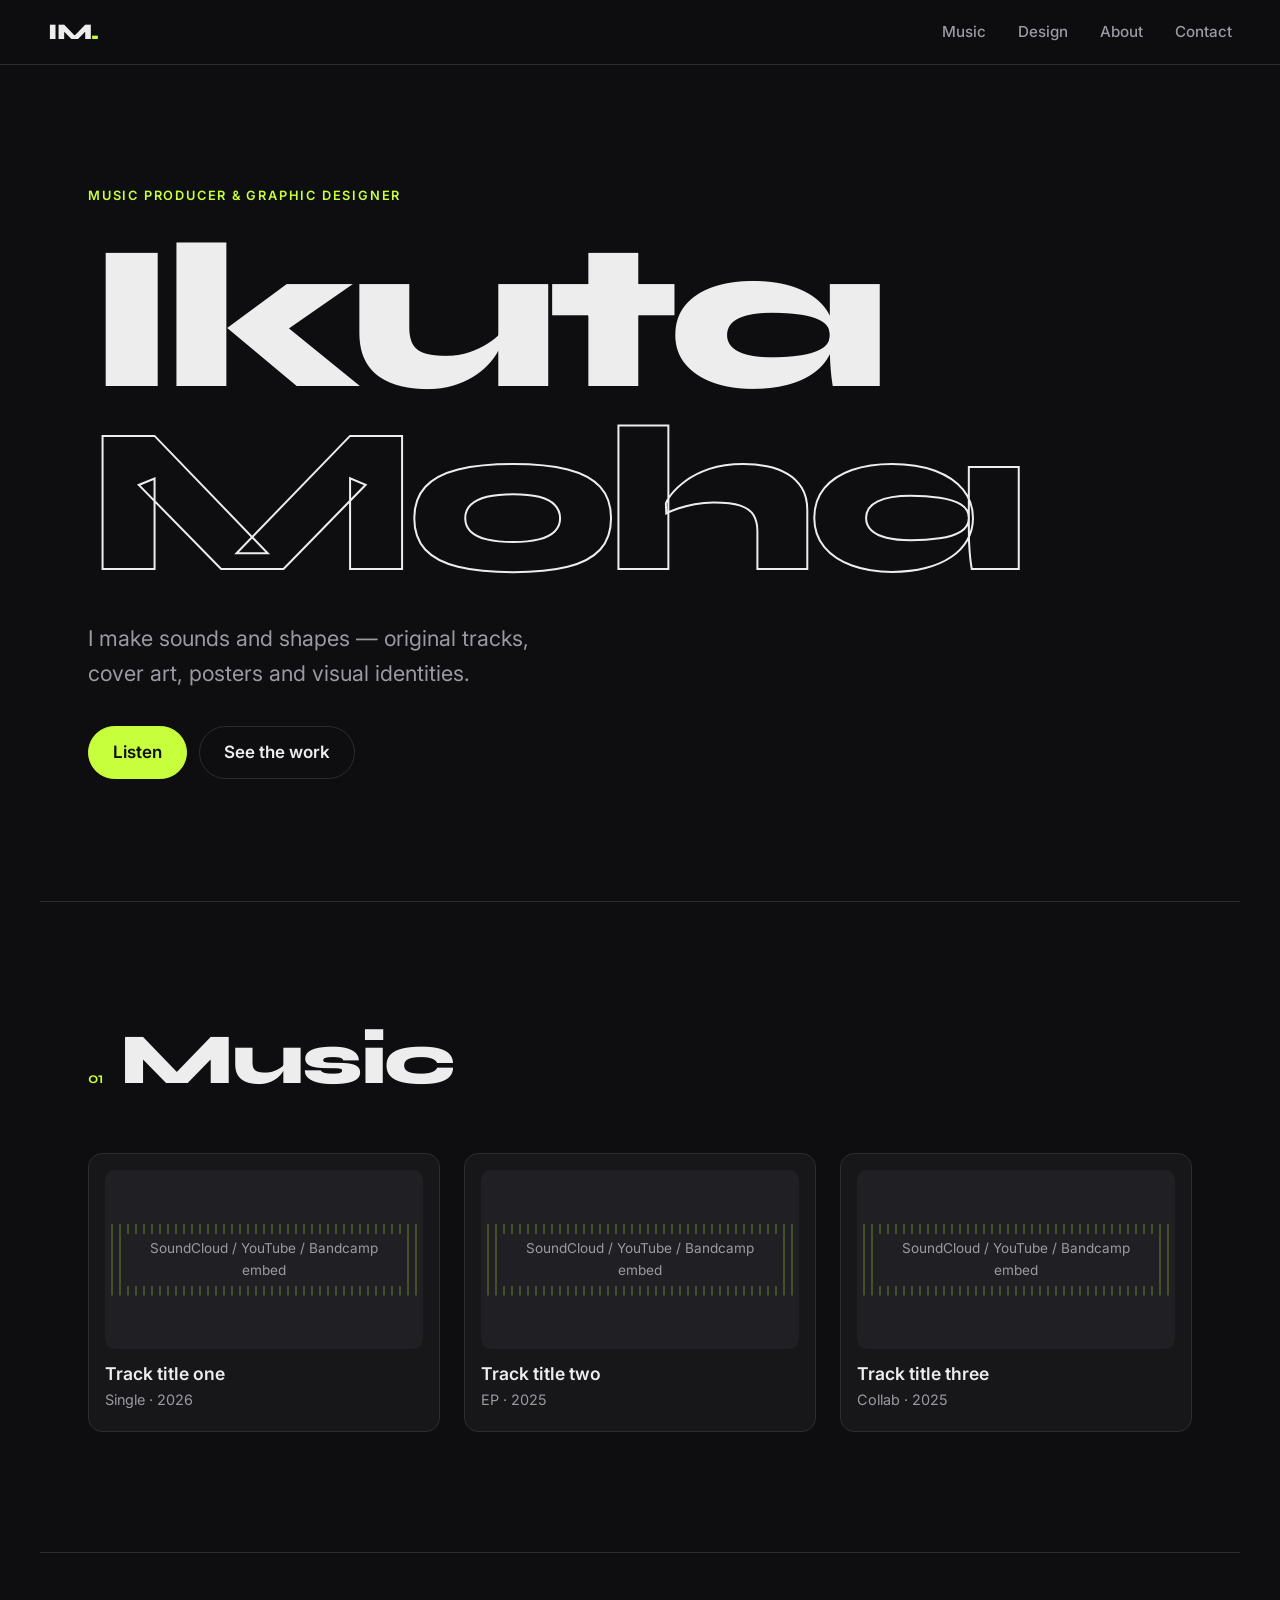
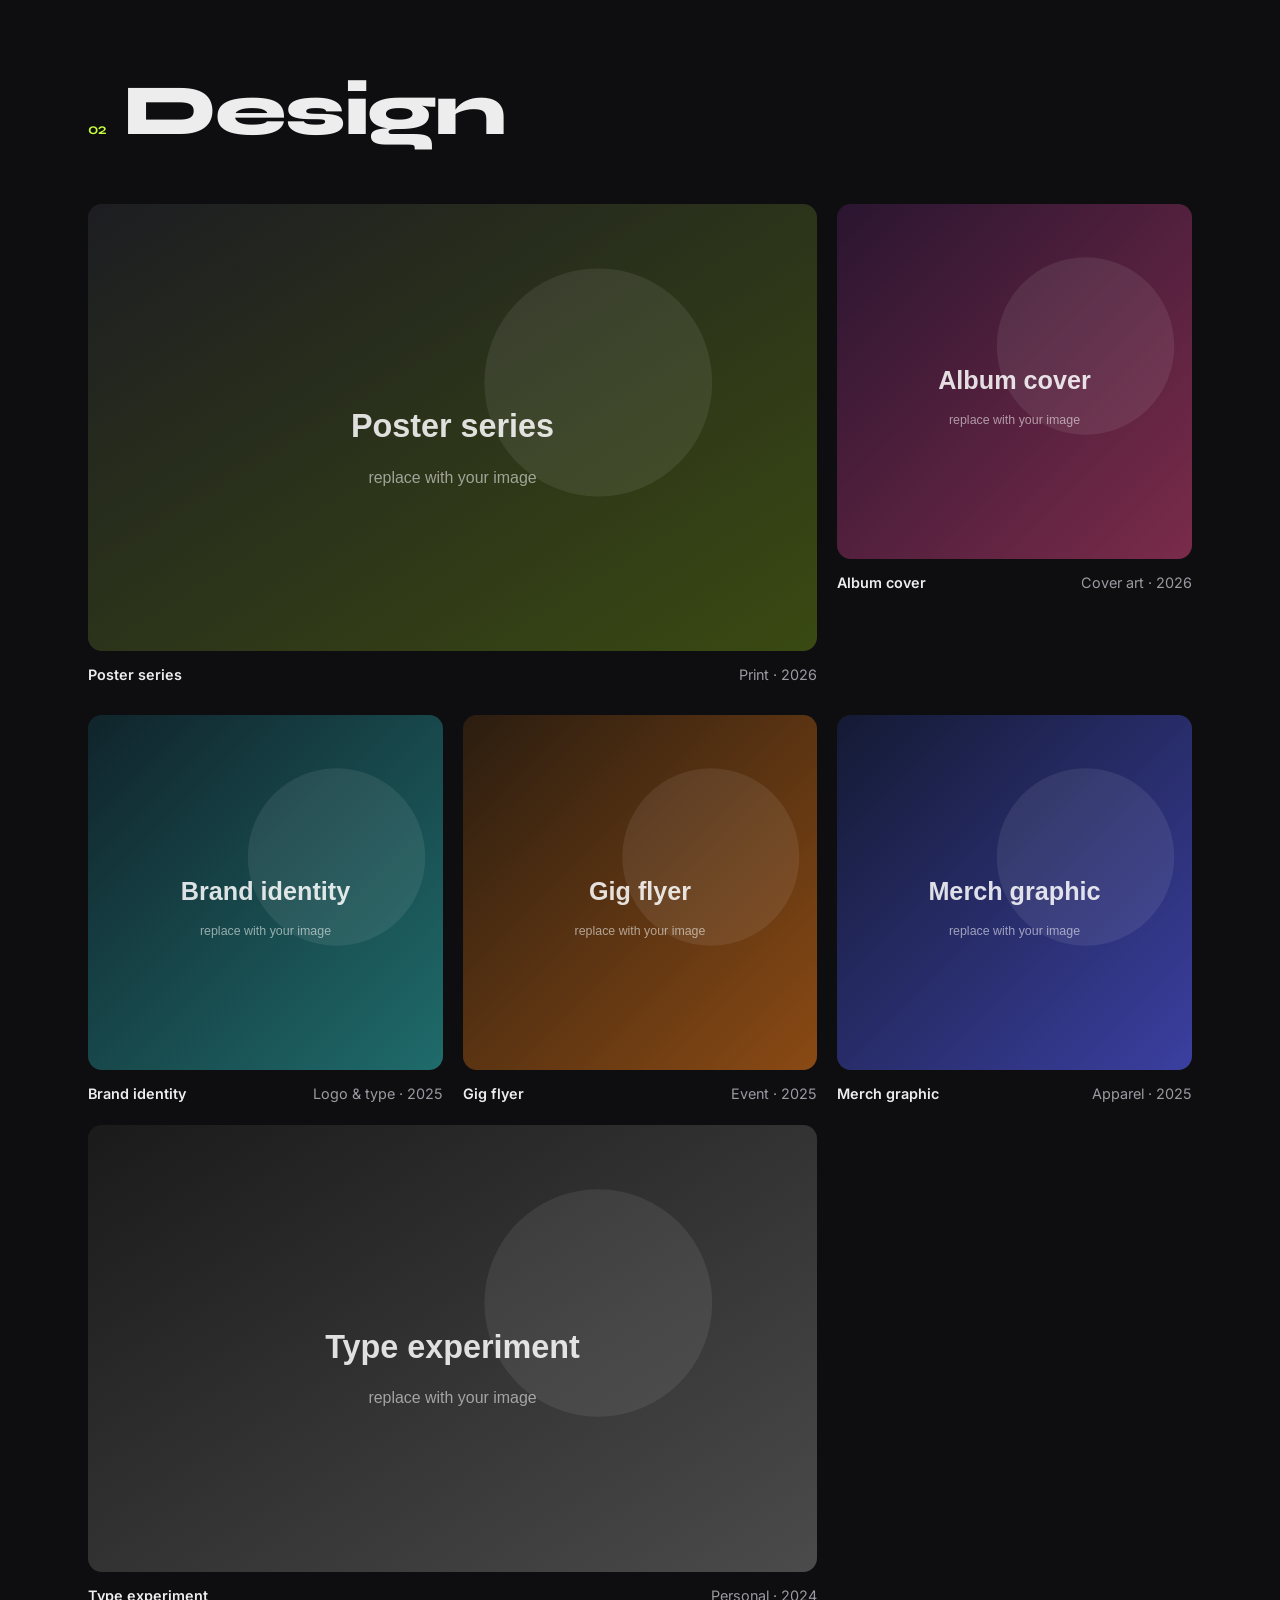
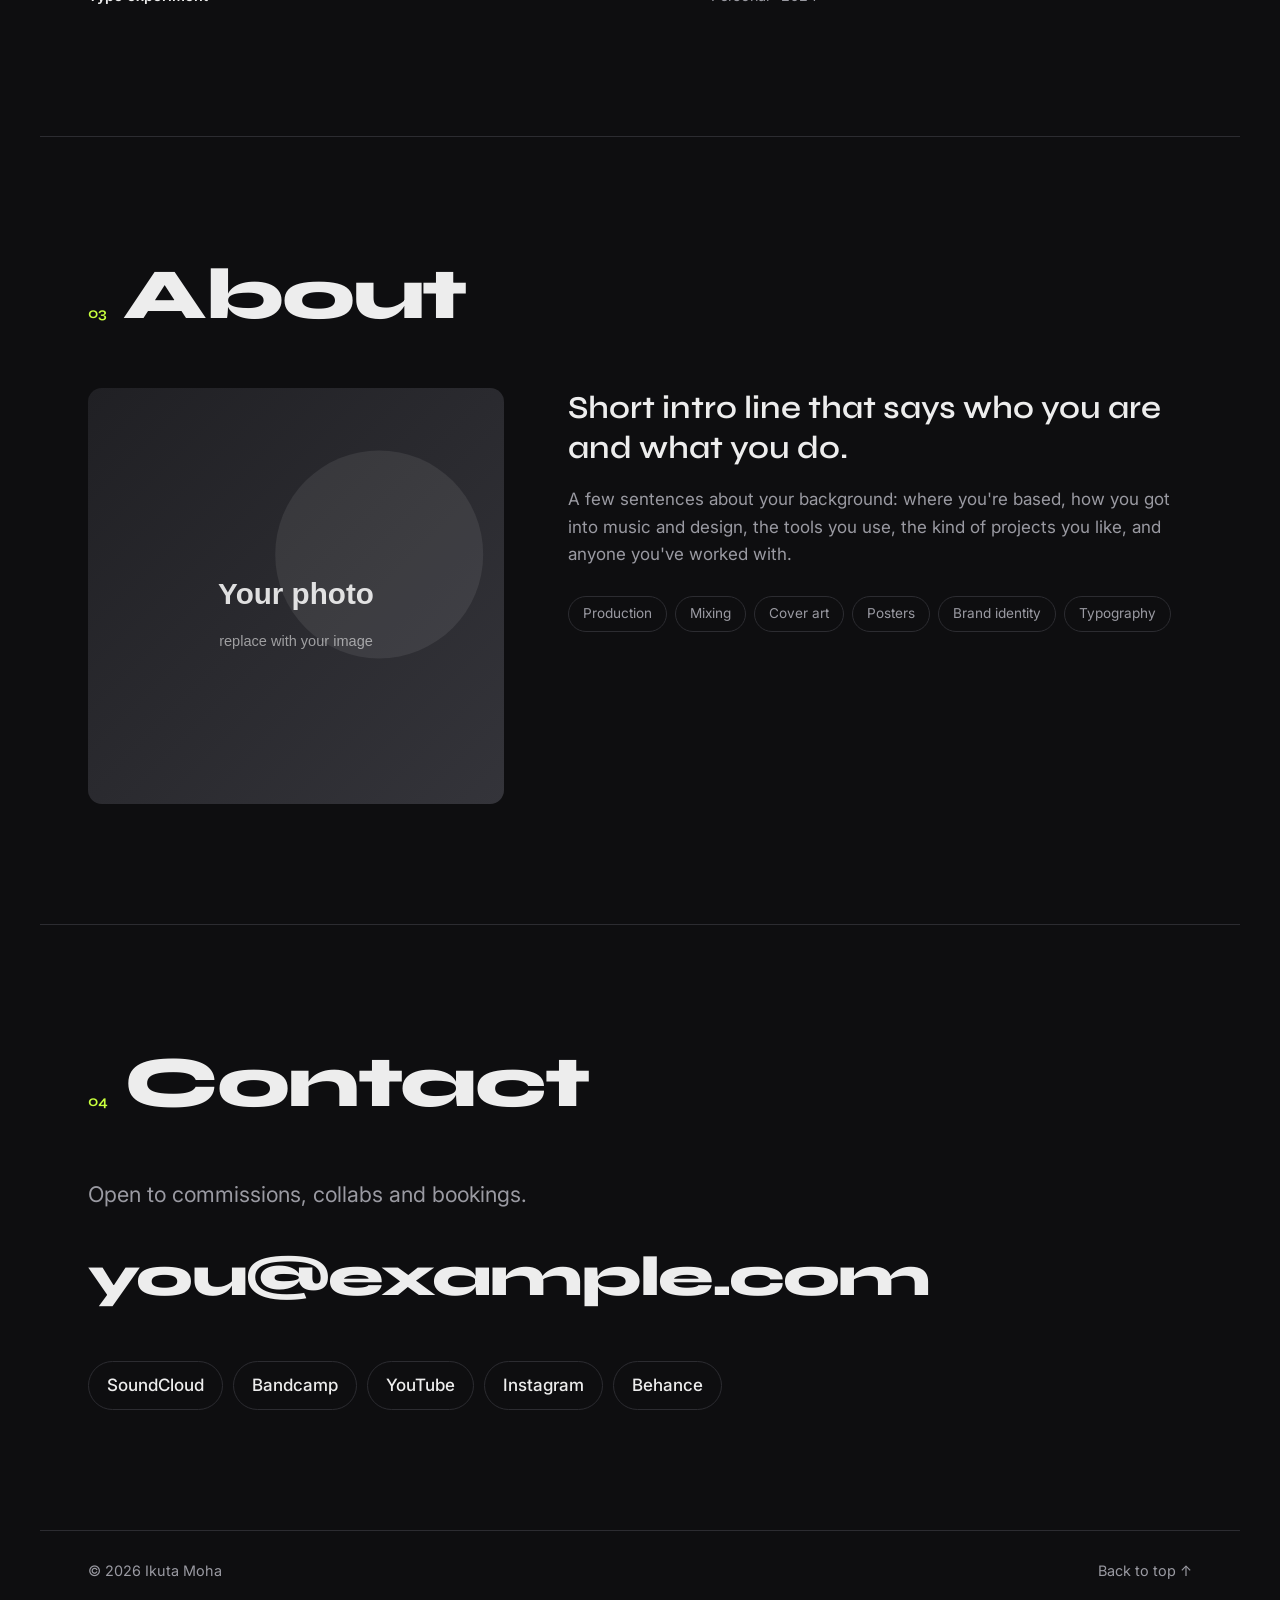
==== index.html @ 5a009fab "Initial portfolio site Plain HTML/CSS for GitHub Pages with placeholder content, CNAME for ikutamoha" ====
<!doctype html>
<html lang="en">
<head>
  <meta charset="utf-8">
  <meta name="viewport" content="width=device-width, initial-scale=1">
  <!-- EDIT: page title + description show up in Google results and link previews -->
  <title>Ikuta Moha — Music &amp; Graphic Design</title>
  <meta name="description" content="Portfolio of Ikuta Moha: original music and graphic design work.">
  <meta name="theme-color" content="#0e0e10">

  <!-- Link previews (Discord, iMessage, X, etc.) -->
  <meta property="og:type" content="website">
  <meta property="og:url" content="https://ikutamoha.me/">
  <meta property="og:title" content="Ikuta Moha — Music & Graphic Design">
  <meta property="og:description" content="Original music and graphic design work.">
  <!-- EDIT (optional): add a 1200x630 JPG/PNG to images/ and uncomment for a preview image
  <meta property="og:image" content="https://ikutamoha.me/images/og-image.jpg">
  <meta name="twitter:card" content="summary_large_image">
  -->

  <link rel="canonical" href="https://ikutamoha.me/">
  <link rel="icon" href="images/favicon.svg" type="image/svg+xml">

  <link rel="preconnect" href="https://fonts.googleapis.com">
  <link rel="preconnect" href="https://fonts.gstatic.com" crossorigin>
  <link href="https://fonts.googleapis.com/css2?family=Syne:wght@600;800&family=Inter:wght@400;500;600&display=swap" rel="stylesheet">

  <link rel="stylesheet" href="css/style.css">
</head>
<body>
  <a class="skip-link" href="#main">Skip to content</a>

  <header class="site-header">
    <a class="logo" href="#top" aria-label="Back to top">IM<span>.</span></a>
    <nav aria-label="Main">
      <ul>
        <li><a href="#music">Music</a></li>
        <li><a href="#design">Design</a></li>
        <li><a href="#about">About</a></li>
        <li><a href="#contact">Contact</a></li>
      </ul>
    </nav>
  </header>

  <main id="main">

    <!-- ============ HERO ============ -->
    <section class="hero" id="top">
      <p class="eyebrow">Music producer &amp; graphic designer</p>
      <h1>Ikuta<br><span class="outline">Moha</span></h1>
      <!-- EDIT: one or two lines about what you make -->
      <p class="lede">I make sounds and shapes — original tracks, cover art, posters and visual identities.</p>
      <div class="hero-actions">
        <a class="btn btn-primary" href="#music">Listen</a>
        <a class="btn" href="#design">See the work</a>
      </div>
    </section>

    <!-- ============ MUSIC ============ -->
    <section class="section" id="music" aria-labelledby="music-title">
      <div class="section-head">
        <span class="section-num">01</span>
        <h2 id="music-title">Music</h2>
      </div>

      <!--
        HOW TO ADD A TRACK
        Copy one <article class="track"> block per track and paste the
        embed <iframe> from the platform's "Share > Embed" button
        in place of the placeholder <div class="embed-placeholder">.

        SoundCloud (Share > Embed > copy code), e.g.:
          <iframe class="embed embed-soundcloud" loading="lazy" allow="autoplay"
            src="https://w.soundcloud.com/player/?url=https%3A//api.soundcloud.com/tracks/TRACK_ID&color=%23c8ff3d&visual=true"
            title="Track title on SoundCloud"></iframe>

        YouTube (Share > Embed), e.g.:
          <iframe class="embed embed-video" loading="lazy"
            src="https://www.youtube-nocookie.com/embed/VIDEO_ID"
            title="Track title on YouTube"
            allow="accelerometer; encrypted-media; gyroscope; picture-in-picture" allowfullscreen></iframe>

        Bandcamp (Share/Embed > choose "Standard" size), e.g.:
          <iframe class="embed embed-bandcamp" loading="lazy"
            src="https://bandcamp.com/EmbeddedPlayer/track=TRACK_ID/size=large/bgcol=0e0e10/linkcol=c8ff3d/tracklist=false/artwork=small/transparent=true/"
            title="Track title on Bandcamp" seamless></iframe>
      -->
      <div class="tracks">
        <article class="track">
          <div class="embed-placeholder" aria-hidden="true"><span>SoundCloud / YouTube / Bandcamp embed</span></div>
          <h3>Track title one</h3>
          <p class="meta">Single · 2026</p>
        </article>

        <article class="track">
          <div class="embed-placeholder" aria-hidden="true"><span>SoundCloud / YouTube / Bandcamp embed</span></div>
          <h3>Track title two</h3>
          <p class="meta">EP · 2025</p>
        </article>

        <article class="track">
          <div class="embed-placeholder" aria-hidden="true"><span>SoundCloud / YouTube / Bandcamp embed</span></div>
          <h3>Track title three</h3>
          <p class="meta">Collab · 2025</p>
        </article>
      </div>
    </section>

    <!-- ============ DESIGN ============ -->
    <section class="section" id="design" aria-labelledby="design-title">
      <div class="section-head">
        <span class="section-num">02</span>
        <h2 id="design-title">Design</h2>
      </div>

      <!--
        HOW TO ADD A DESIGN PIECE
        1. Put the image in the images/ folder (JPG or WebP, ~1600px wide, under ~500 KB).
        2. Copy a <figure> block, update src, alt and the caption.
        Add class "wide" to a <figure> to make it span two columns.
        Clicking an image opens it full-size.
      -->
      <div class="gallery">
        <figure class="wide">
          <button class="zoom" type="button" aria-label="View larger: Poster series">
            <img src="images/design-01.svg" alt="Poster series placeholder" loading="lazy" width="1600" height="1000">
          </button>
          <figcaption><strong>Poster series</strong> Print · 2026</figcaption>
        </figure>
        <figure>
          <button class="zoom" type="button" aria-label="View larger: Album cover">
            <img src="images/design-02.svg" alt="Album cover placeholder" loading="lazy" width="1000" height="1000">
          </button>
          <figcaption><strong>Album cover</strong> Cover art · 2026</figcaption>
        </figure>
        <figure>
          <button class="zoom" type="button" aria-label="View larger: Brand identity">
            <img src="images/design-03.svg" alt="Brand identity placeholder" loading="lazy" width="1000" height="1000">
          </button>
          <figcaption><strong>Brand identity</strong> Logo &amp; type · 2025</figcaption>
        </figure>
        <figure>
          <button class="zoom" type="button" aria-label="View larger: Gig flyer">
            <img src="images/design-04.svg" alt="Gig flyer placeholder" loading="lazy" width="1000" height="1000">
          </button>
          <figcaption><strong>Gig flyer</strong> Event · 2025</figcaption>
        </figure>
        <figure>
          <button class="zoom" type="button" aria-label="View larger: Merch graphic">
            <img src="images/design-05.svg" alt="Merch graphic placeholder" loading="lazy" width="1000" height="1000">
          </button>
          <figcaption><strong>Merch graphic</strong> Apparel · 2025</figcaption>
        </figure>
        <figure class="wide">
          <button class="zoom" type="button" aria-label="View larger: Type experiment">
            <img src="images/design-06.svg" alt="Type experiment placeholder" loading="lazy" width="1600" height="1000">
          </button>
          <figcaption><strong>Type experiment</strong> Personal · 2024</figcaption>
        </figure>
      </div>
    </section>

    <!-- ============ ABOUT ============ -->
    <section class="section" id="about" aria-labelledby="about-title">
      <div class="section-head">
        <span class="section-num">03</span>
        <h2 id="about-title">About</h2>
      </div>
      <div class="about">
        <!-- EDIT: swap images/portrait.svg for a photo of you (square, ~800px) -->
        <img class="portrait" src="images/portrait.svg" alt="Portrait of Ikuta Moha" width="800" height="800" loading="lazy">
        <div class="about-text">
          <!-- EDIT: your bio -->
          <p class="big">Short intro line that says who you are and what you do.</p>
          <p>A few sentences about your background: where you're based, how you got into music and design, the tools you use, the kind of projects you like, and anyone you've worked with.</p>
          <ul class="tags" aria-label="Skills">
            <li>Production</li>
            <li>Mixing</li>
            <li>Cover art</li>
            <li>Posters</li>
            <li>Brand identity</li>
            <li>Typography</li>
          </ul>
        </div>
      </div>
    </section>

    <!-- ============ CONTACT ============ -->
    <section class="section contact" id="contact" aria-labelledby="contact-title">
      <div class="section-head">
        <span class="section-num">04</span>
        <h2 id="contact-title">Contact</h2>
      </div>
      <p class="lede">Open to commissions, collabs and bookings.</p>
      <!-- EDIT: your public contact email (in both places) -->
      <a class="email" href="mailto:you@example.com">you@example.com</a>
      <!-- EDIT: put your real profile URLs in the href="" values; delete any you don't use -->
      <ul class="socials">
        <li><a href="https://soundcloud.com/" rel="me noopener" target="_blank">SoundCloud</a></li>
        <li><a href="https://bandcamp.com/" rel="me noopener" target="_blank">Bandcamp</a></li>
        <li><a href="https://www.youtube.com/" rel="me noopener" target="_blank">YouTube</a></li>
        <li><a href="https://www.instagram.com/" rel="me noopener" target="_blank">Instagram</a></li>
        <li><a href="https://www.behance.net/" rel="me noopener" target="_blank">Behance</a></li>
      </ul>
    </section>
  </main>

  <footer class="site-footer">
    <p>© <span id="year">2026</span> Ikuta Moha</p>
    <a href="#top">Back to top ↑</a>
  </footer>

  <!-- Full-size image viewer -->
  <dialog class="lightbox" aria-label="Image viewer">
    <button class="lightbox-close" type="button" aria-label="Close">×</button>
    <img src="" alt="">
    <p class="lightbox-caption"></p>
  </dialog>

  <script src="js/main.js" defer></script>
</body>
</html>
---- css/style.css ----
/* ==========================================================
   Ikuta Moha — portfolio
   Change the look by editing the variables in :root below.
   ========================================================== */

:root {
  --bg: #0e0e10;
  --surface: #17171a;
  --surface-2: #202024;
  --text: #ededed;
  --muted: #9a9aa2;
  --line: #2c2c31;
  --accent: #c8ff3d;          /* main highlight colour */
  --accent-ink: #0e0e10;      /* text on top of the accent */

  --font-display: "Syne", system-ui, sans-serif;
  --font-body: "Inter", system-ui, -apple-system, "Segoe UI", sans-serif;

  --max: 1200px;
  --gutter: clamp(16px, 4vw, 48px);
  --radius: 14px;
}

*,
*::before,
*::after { box-sizing: border-box; }

html { scroll-behavior: smooth; scroll-padding-top: 80px; }

body {
  margin: 0;
  background: var(--bg);
  color: var(--text);
  font-family: var(--font-body);
  font-size: 1.0625rem;
  line-height: 1.6;
  -webkit-font-smoothing: antialiased;
}

img { max-width: 100%; height: auto; display: block; }
a { color: inherit; }
h1, h2, h3 { font-family: var(--font-display); line-height: 1.05; margin: 0; }

:focus-visible { outline: 2px solid var(--accent); outline-offset: 3px; border-radius: 4px; }

.skip-link {
  position: absolute; left: 12px; top: -60px; z-index: 100;
  background: var(--accent); color: var(--accent-ink);
  padding: 8px 14px; border-radius: 8px; font-weight: 600; text-decoration: none;
}
.skip-link:focus { top: 12px; }

/* ---------- Header ---------- */
.site-header {
  position: sticky; top: 0; z-index: 50;
  display: flex; align-items: center; justify-content: space-between; gap: 16px;
  padding: 14px var(--gutter);
  background: color-mix(in srgb, var(--bg) 82%, transparent);
  backdrop-filter: blur(12px);
  -webkit-backdrop-filter: blur(12px);
  border-bottom: 1px solid var(--line);
}
.logo {
  font-family: var(--font-display); font-weight: 800; font-size: 1.4rem;
  text-decoration: none; letter-spacing: -0.02em;
}
.logo span { color: var(--accent); }
.site-header ul { display: flex; gap: clamp(12px, 3vw, 32px); list-style: none; margin: 0; padding: 0; }
.site-header nav a {
  text-decoration: none; color: var(--muted); font-size: 0.95rem; font-weight: 500;
  transition: color .2s;
}
.site-header nav a:hover { color: var(--text); }

/* ---------- Layout ---------- */
main > section {
  max-width: var(--max);
  margin: 0 auto;
  padding-inline: var(--gutter);
}
.section { padding-block: clamp(64px, 10vw, 120px); border-top: 1px solid var(--line); }

.section-head { display: flex; align-items: baseline; gap: 16px; margin-bottom: clamp(32px, 5vw, 56px); }
.section-num { font-family: var(--font-display); color: var(--accent); font-size: 0.95rem; font-weight: 600; }
.section-head h2 { font-size: clamp(2.4rem, 7vw, 4.5rem); font-weight: 800; letter-spacing: -0.03em; }

/* ---------- Hero ---------- */
.hero {
  min-height: calc(100svh - 64px);
  display: flex; flex-direction: column; justify-content: center;
  padding-block: 64px;
}
.eyebrow {
  margin: 0 0 20px; color: var(--accent);
  text-transform: uppercase; letter-spacing: 0.14em; font-size: 0.8rem; font-weight: 600;
}
.hero h1 {
  font-size: clamp(4rem, 18vw, 13rem);
  font-weight: 800; letter-spacing: -0.05em; line-height: 0.88;
}
.outline { color: transparent; -webkit-text-stroke: 2px var(--text); }
.lede { color: var(--muted); font-size: clamp(1.1rem, 2.2vw, 1.35rem); max-width: 38ch; margin: 28px 0 0; }
.hero-actions { display: flex; flex-wrap: wrap; gap: 12px; margin-top: 36px; }

.btn {
  display: inline-block; padding: 12px 24px; border-radius: 999px;
  border: 1px solid var(--line); text-decoration: none; font-weight: 600;
  transition: background .2s, border-color .2s, transform .2s;
}
.btn:hover { border-color: var(--text); transform: translateY(-2px); }
.btn-primary { background: var(--accent); color: var(--accent-ink); border-color: var(--accent); }
.btn-primary:hover { border-color: var(--accent); }

/* ---------- Music ---------- */
.tracks { display: grid; grid-template-columns: repeat(auto-fill, minmax(min(100%, 340px), 1fr)); gap: 24px; }
.track {
  background: var(--surface); border: 1px solid var(--line); border-radius: var(--radius);
  padding: 16px 16px 20px;
}
.track h3 { font-family: var(--font-body); font-size: 1.1rem; font-weight: 600; margin-top: 16px; }
.track .meta { margin: 4px 0 0; color: var(--muted); font-size: 0.9rem; }

.embed, .embed-placeholder { width: 100%; border: 0; border-radius: 10px; display: block; }
.embed-soundcloud { height: 300px; }
.embed-bandcamp { height: 120px; }
.embed-video { aspect-ratio: 16 / 9; height: auto; }
.embed-placeholder {
  aspect-ratio: 16 / 9;
  display: grid; place-items: center; text-align: center; padding: 16px;
  background:
    repeating-linear-gradient(90deg, transparent 0 6px, color-mix(in srgb, var(--accent) 22%, transparent) 6px 8px) center / 100% 40% no-repeat,
    var(--surface-2);
  color: var(--muted); font-size: 0.85rem;
}
.embed-placeholder span { background: var(--surface-2); padding: 4px 10px; border-radius: 6px; }

/* ---------- Design gallery ---------- */
.gallery { display: grid; grid-template-columns: repeat(3, 1fr); gap: 20px; }
.gallery figure { margin: 0; }
.gallery .wide { grid-column: span 2; }
.zoom {
  display: block; width: 100%; padding: 0; border: 0; cursor: zoom-in;
  background: var(--surface); border-radius: var(--radius); overflow: hidden;
}
.zoom img {
  width: 100%; aspect-ratio: 1 / 1; object-fit: cover;
  transition: transform .5s cubic-bezier(.2,.7,.2,1);
}
.wide .zoom img { aspect-ratio: auto; height: 100%; }
.wide .zoom { height: calc(100% - 44px); }
.zoom:hover img { transform: scale(1.04); }
.gallery figcaption { display: flex; justify-content: space-between; gap: 12px; margin-top: 12px; color: var(--muted); font-size: 0.9rem; }
.gallery figcaption strong { color: var(--text); font-weight: 600; }

/* ---------- About ---------- */
.about { display: grid; grid-template-columns: minmax(0, 2fr) minmax(0, 3fr); gap: clamp(28px, 5vw, 64px); align-items: start; }
.portrait { border-radius: var(--radius); width: 100%; aspect-ratio: 1; object-fit: cover; }
.about-text p { margin: 0 0 18px; color: var(--muted); }
.about-text .big { color: var(--text); font-size: clamp(1.4rem, 3vw, 2rem); line-height: 1.25; font-family: var(--font-display); font-weight: 600; }
.tags { display: flex; flex-wrap: wrap; gap: 8px; list-style: none; padding: 0; margin: 28px 0 0; }
.tags li { border: 1px solid var(--line); border-radius: 999px; padding: 6px 14px; font-size: 0.85rem; color: var(--muted); }

/* ---------- Contact ---------- */
.contact .lede { margin-top: 0; }
.email {
  display: inline-block; margin-top: 20px;
  font-family: var(--font-display); font-weight: 800;
  font-size: clamp(1.4rem, 5vw, 3.5rem); letter-spacing: -0.03em;
  text-decoration: none; overflow-wrap: anywhere;
  background: linear-gradient(var(--accent), var(--accent)) left bottom / 0 3px no-repeat;
  transition: background-size .35s;
}
.email:hover { background-size: 100% 3px; }
.socials { display: flex; flex-wrap: wrap; gap: 10px; list-style: none; padding: 0; margin: 40px 0 0; }
.socials a {
  display: inline-block; padding: 10px 18px; border: 1px solid var(--line); border-radius: 999px;
  text-decoration: none; font-weight: 500; transition: background .2s, color .2s, border-color .2s;
}
.socials a:hover { background: var(--accent); color: var(--accent-ink); border-color: var(--accent); }

/* ---------- Footer ---------- */
.site-footer {
  display: flex; justify-content: space-between; gap: 16px; flex-wrap: wrap;
  max-width: var(--max); margin: 0 auto; padding: 28px var(--gutter) 40px;
  border-top: 1px solid var(--line); color: var(--muted); font-size: 0.9rem;
}
.site-footer p { margin: 0; }
.site-footer a { text-decoration: none; }
.site-footer a:hover { color: var(--accent); }

/* ---------- Lightbox ---------- */
.lightbox {
  border: 0; padding: 0; background: transparent; color: var(--text);
  max-width: min(94vw, 1600px); max-height: 94vh;
}
.lightbox::backdrop { background: rgba(0, 0, 0, .88); }
.lightbox img { max-height: 84vh; width: auto; margin: 0 auto; border-radius: 8px; }
.lightbox-caption { text-align: center; color: var(--muted); margin: 12px 0 0; }
.lightbox-close {
  position: fixed; top: 16px; right: 16px;
  width: 44px; height: 44px; border-radius: 50%; border: 1px solid var(--line);
  background: var(--surface); color: var(--text); font-size: 1.6rem; line-height: 1; cursor: pointer;
}

/* ---------- Small screens ---------- */
@media (max-width: 860px) {
  .gallery { grid-template-columns: repeat(2, 1fr); }
  .about { grid-template-columns: 1fr; }
  .portrait { max-width: 360px; }
}
@media (max-width: 560px) {
  .site-header { flex-direction: column; align-items: flex-start; gap: 8px; }
  .site-header ul { gap: 18px; }
  .gallery { grid-template-columns: 1fr; }
  .gallery .wide { grid-column: auto; }
  .wide .zoom { height: auto; }
  .wide .zoom img { aspect-ratio: 16 / 10; }
  .outline { -webkit-text-stroke-width: 1.5px; }
}

@media (prefers-reduced-motion: reduce) {
  html { scroll-behavior: auto; }
  *, *::before, *::after { transition: none !important; }
}
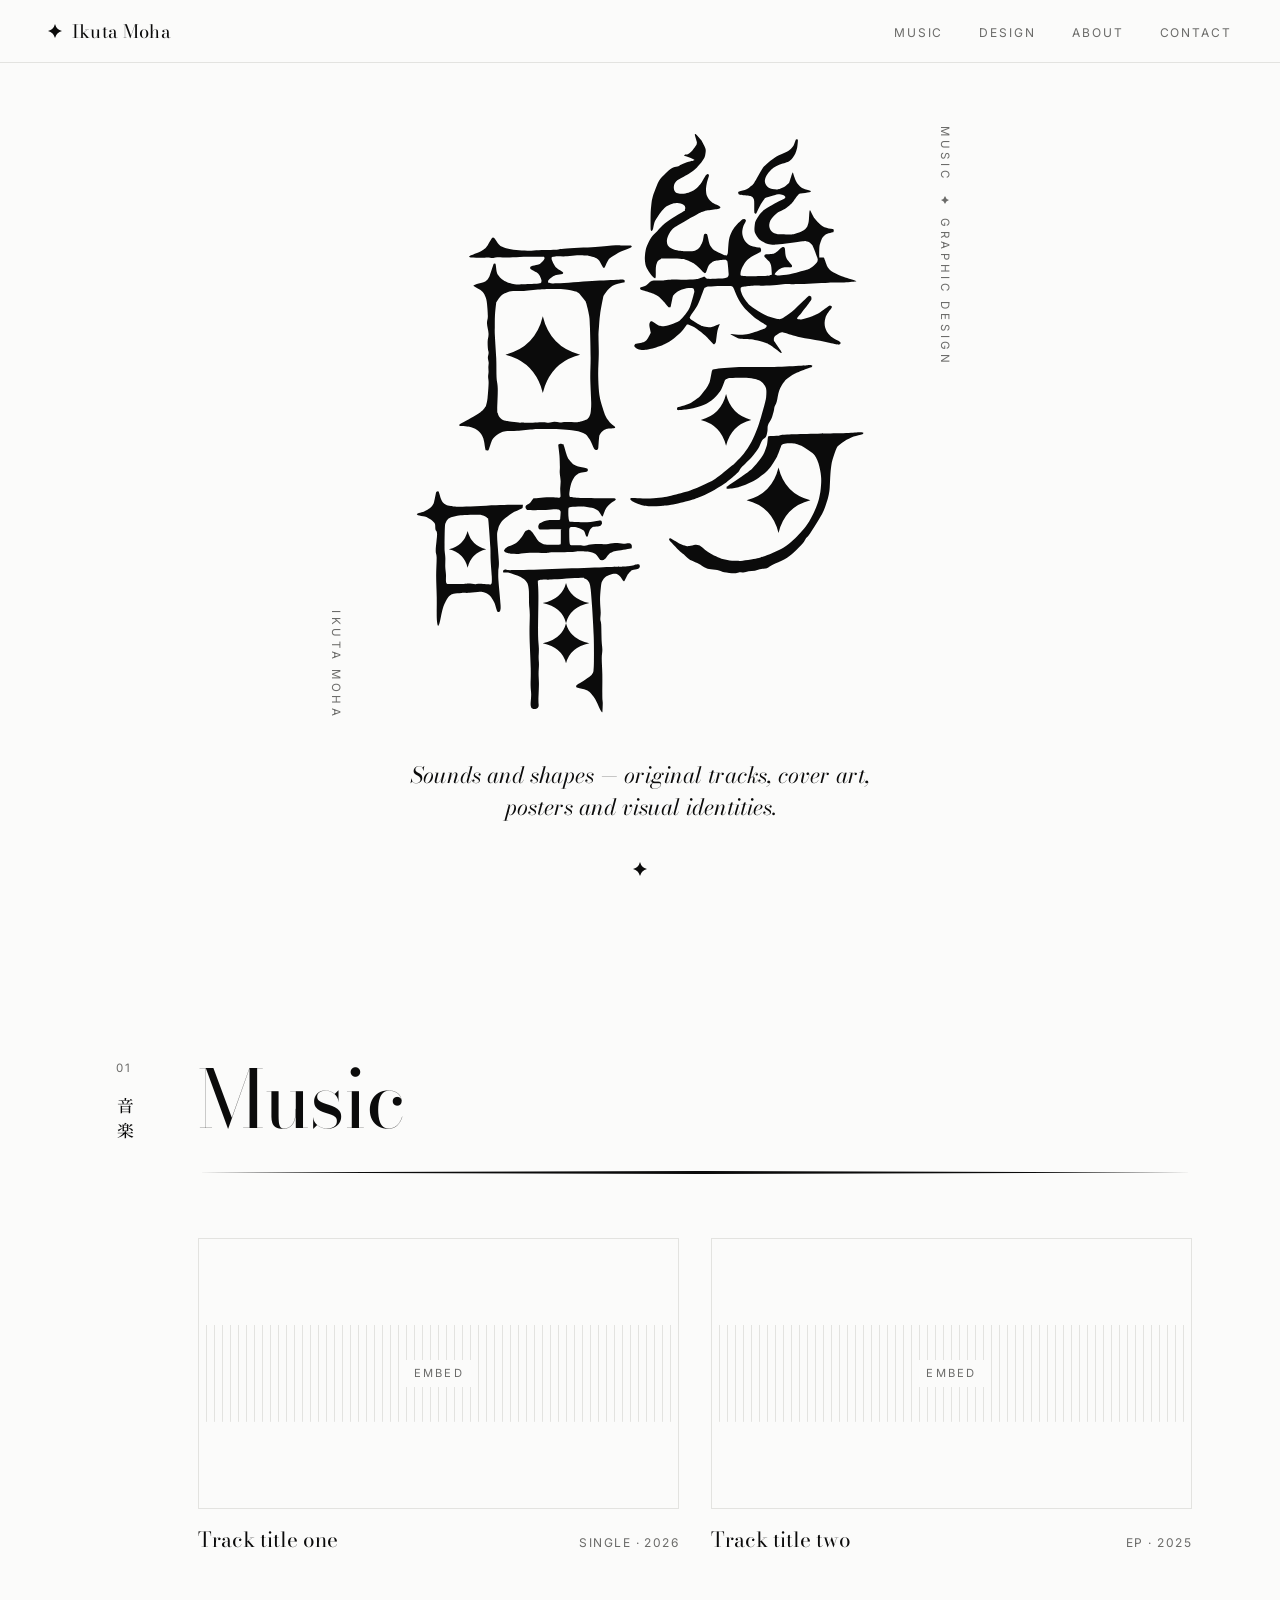
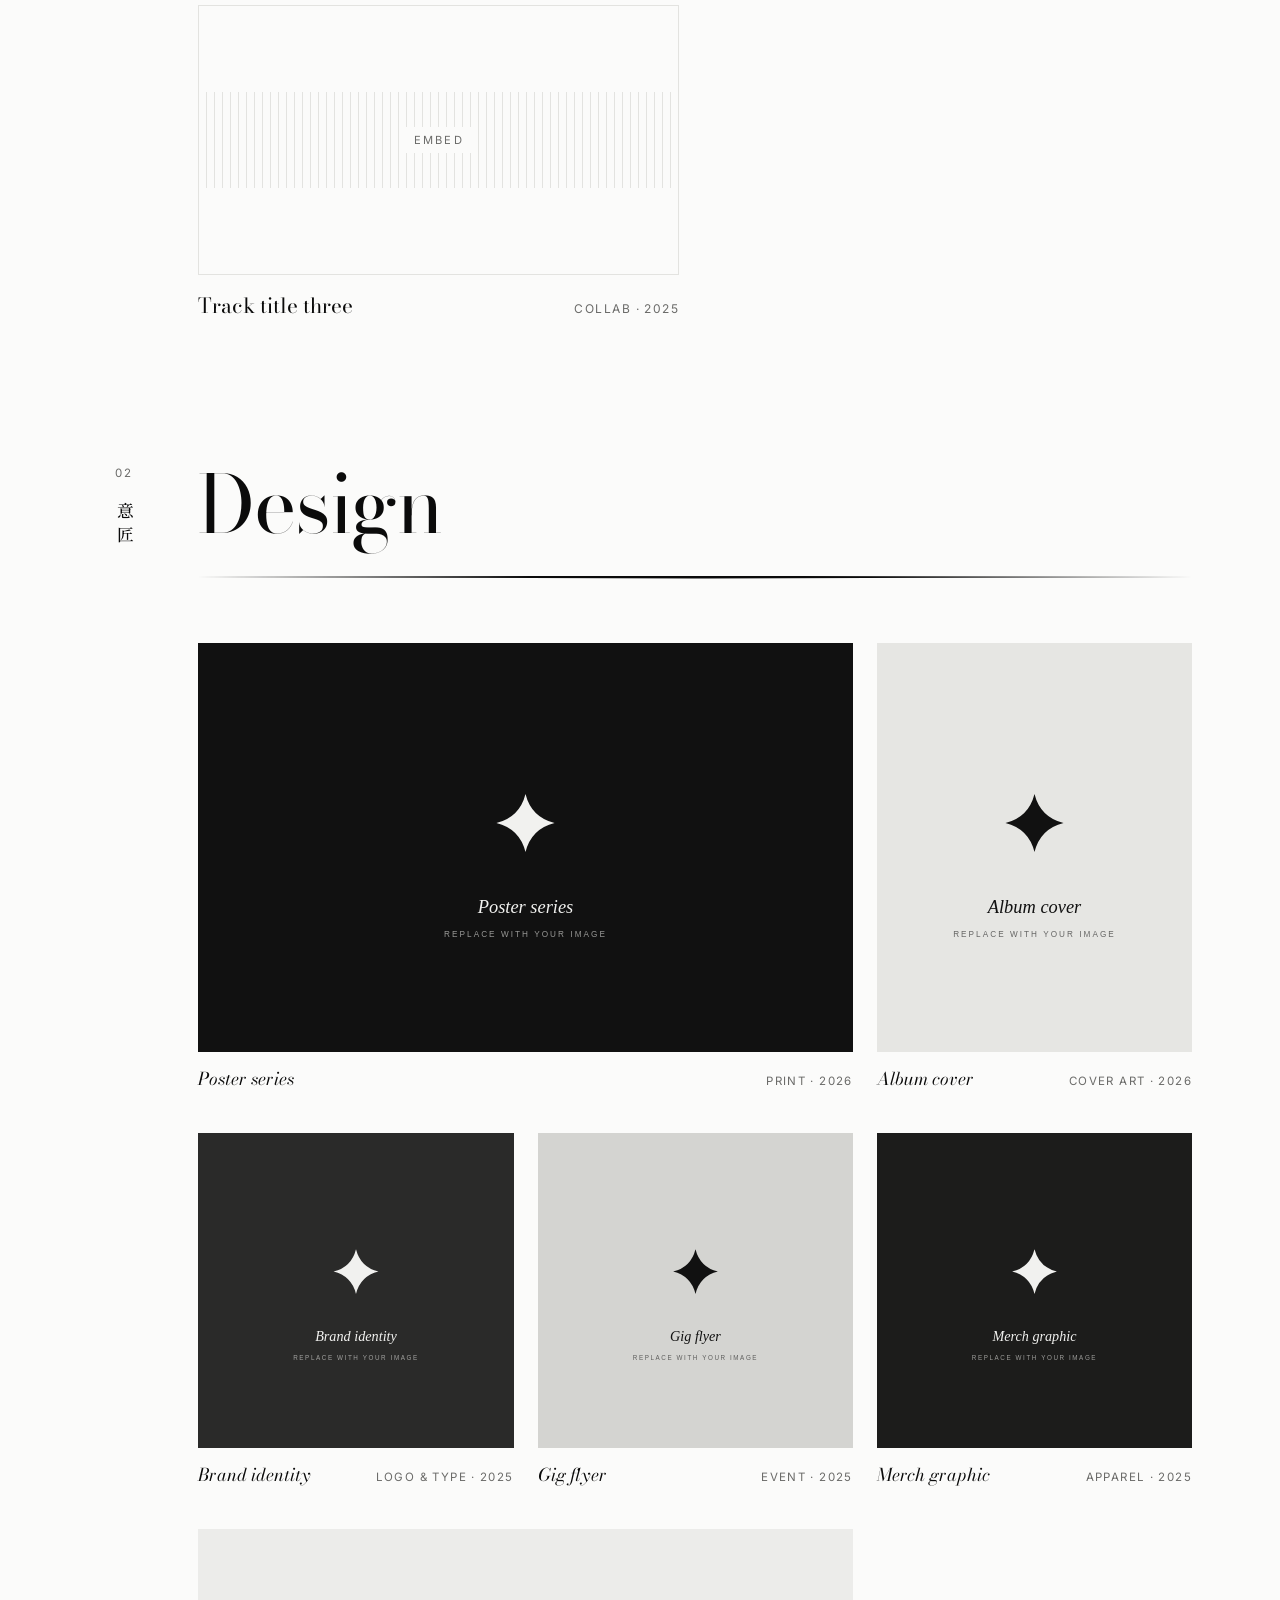
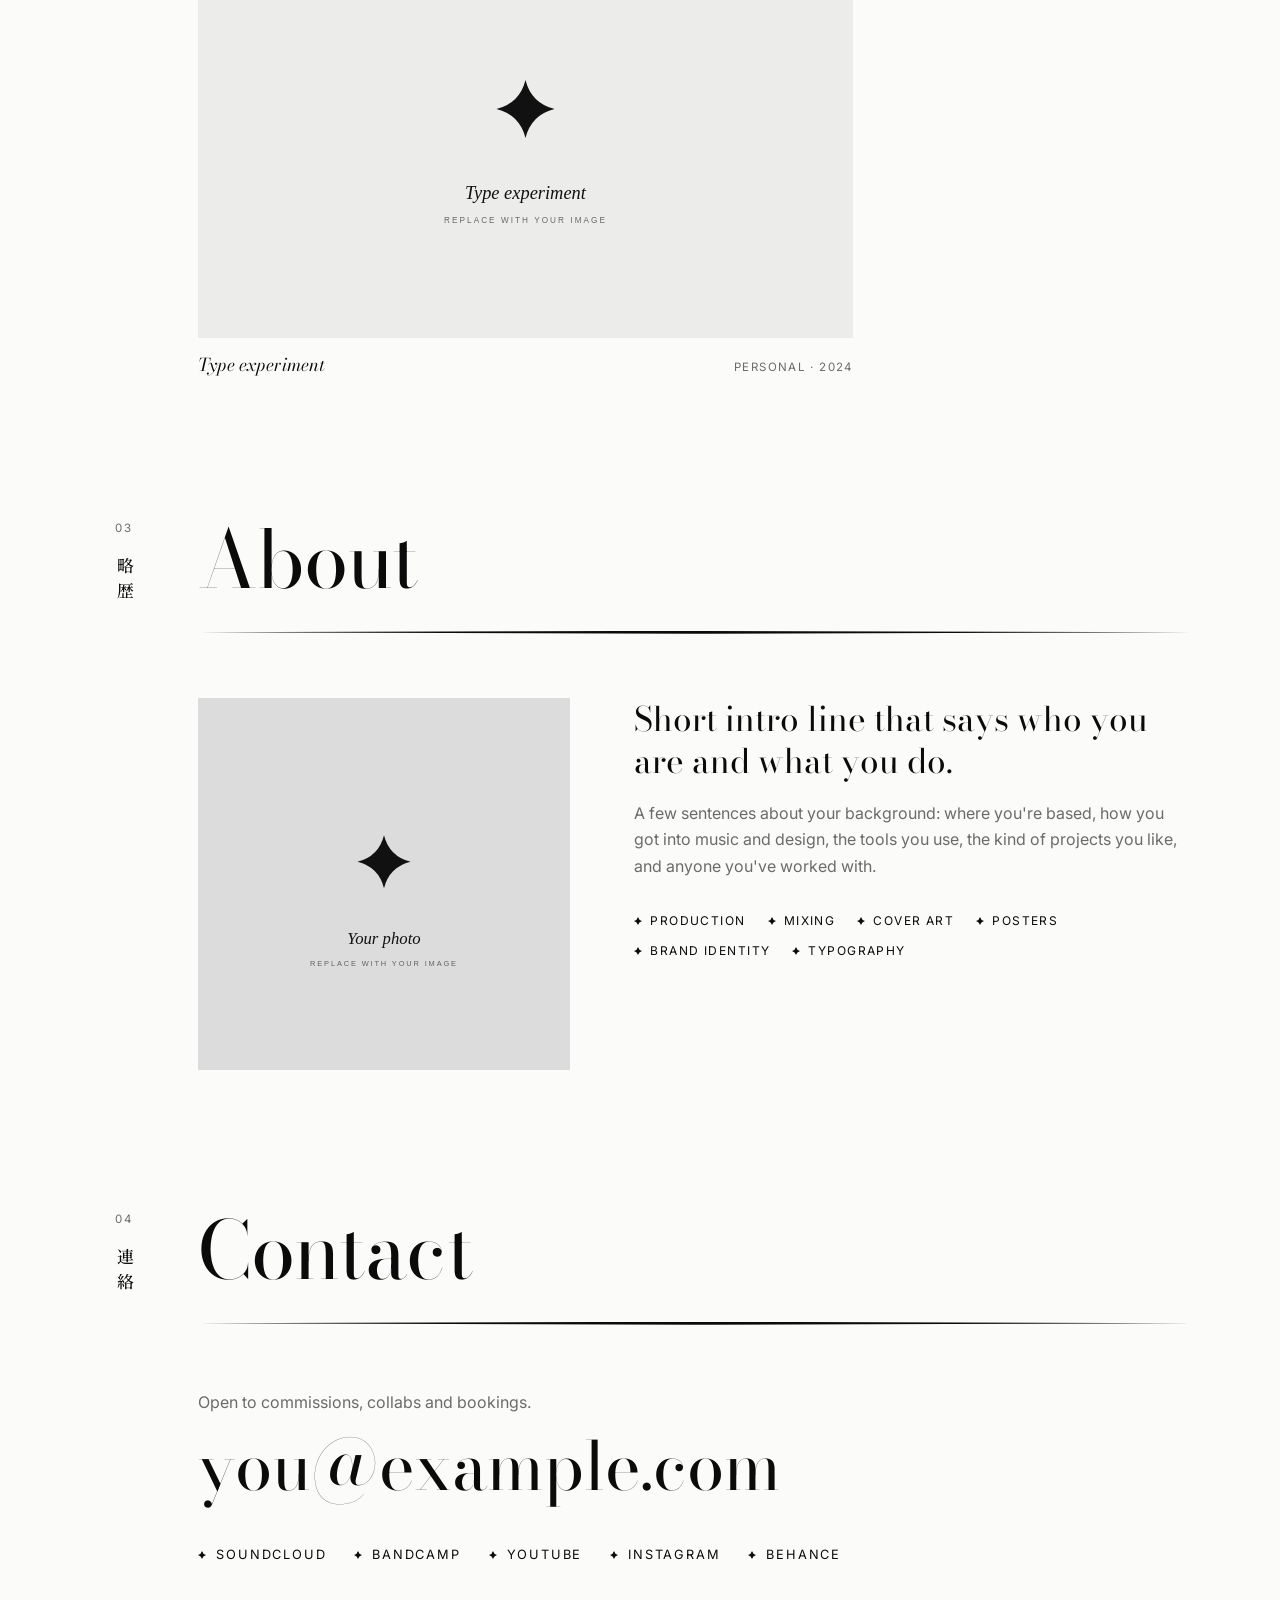
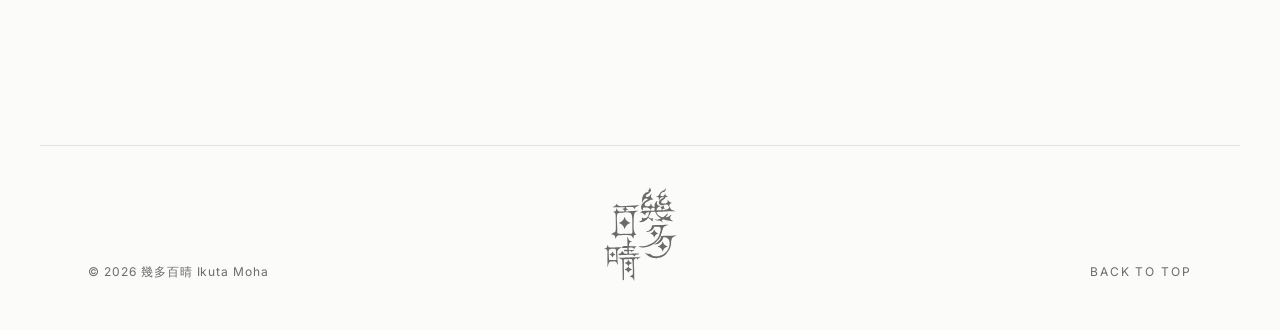
==== commit fa646a97: "Rebuilt logo as SVG and black-and-white redesign - Logo traced from the original and rebalanced: eve" ====
--- a/index.html
+++ b/index.html
@@ -5,8 +5,9 @@
   <meta name="viewport" content="width=device-width, initial-scale=1">
   <!-- EDIT: page title + description show up in Google results and link previews -->
   <title>Ikuta Moha — Music &amp; Graphic Design</title>
-  <meta name="description" content="Portfolio of Ikuta Moha: original music and graphic design work.">
-  <meta name="theme-color" content="#0e0e10">
+  <meta name="description" content="Portfolio of Ikuta Moha (幾多百晴): original music and graphic design work.">
+  <meta name="theme-color" content="#fbfbfa" media="(prefers-color-scheme: light)">
+  <meta name="theme-color" content="#0b0b0b" media="(prefers-color-scheme: dark)">
 
   <!-- Link previews (Discord, iMessage, X, etc.) -->
   <meta property="og:type" content="website">
@@ -23,7 +24,9 @@
 
   <link rel="preconnect" href="https://fonts.googleapis.com">
   <link rel="preconnect" href="https://fonts.gstatic.com" crossorigin>
-  <link href="https://fonts.googleapis.com/css2?family=Syne:wght@600;800&family=Inter:wght@400;500;600&display=swap" rel="stylesheet">
+  <link href="https://fonts.googleapis.com/css2?family=Bodoni+Moda:ital,opsz,wght@0,6..96,400..600;1,6..96,400..600&family=Inter:wght@400;500&display=swap" rel="stylesheet">
+  <!-- Only the kanji used on the page are downloaded -->
+  <link href="https://fonts.googleapis.com/css2?family=Noto+Serif+JP:wght@500&text=音楽意匠略歴連絡幾多百晴&display=swap" rel="stylesheet">
 
   <link rel="stylesheet" href="css/style.css">
 </head>
@@ -31,7 +34,9 @@
   <a class="skip-link" href="#main">Skip to content</a>
 
   <header class="site-header">
-    <a class="logo" href="#top" aria-label="Back to top">IM<span>.</span></a>
+    <a class="brand" href="#top" aria-label="Ikuta Moha, back to top">
+      <span class="star" aria-hidden="true"></span>Ikuta Moha
+    </a>
     <nav aria-label="Main">
       <ul>
         <li><a href="#music">Music</a></li>
@@ -46,168 +51,179 @@
 
     <!-- ============ HERO ============ -->
     <section class="hero" id="top">
-      <p class="eyebrow">Music producer &amp; graphic designer</p>
-      <h1>Ikuta<br><span class="outline">Moha</span></h1>
-      <!-- EDIT: one or two lines about what you make -->
-      <p class="lede">I make sounds and shapes — original tracks, cover art, posters and visual identities.</p>
-      <div class="hero-actions">
-        <a class="btn btn-primary" href="#music">Listen</a>
-        <a class="btn" href="#design">See the work</a>
-      </div>
+      <p class="vertical v-left">Ikuta Moha</p>
+      <h1 class="hero-logo">
+        <svg viewBox="0 0 1423 1829" role="img" aria-label="幾多百晴 — Ikuta Moha"><use href="images/logo.svg#logo"/></svg>
+      </h1>
+      <p class="vertical v-right">Music <span class="star" aria-hidden="true"></span> Graphic design</p>
+      <!-- EDIT: one line about what you make -->
+      <p class="hero-intro">Sounds and shapes — original tracks, cover art, posters and visual identities.</p>
+      <a class="scroll-cue" href="#music" aria-label="Scroll to music"><span class="star" aria-hidden="true"></span></a>
     </section>
 
     <!-- ============ MUSIC ============ -->
     <section class="section" id="music" aria-labelledby="music-title">
-      <div class="section-head">
-        <span class="section-num">01</span>
+      <aside class="section-label" aria-hidden="true"><span class="num">01</span><span class="jp" lang="ja">音楽</span></aside>
+      <div class="section-body">
         <h2 id="music-title">Music</h2>
-      </div>
-
-      <!--
-        HOW TO ADD A TRACK
-        Copy one <article class="track"> block per track and paste the
-        embed <iframe> from the platform's "Share > Embed" button
-        in place of the placeholder <div class="embed-placeholder">.
-
-        SoundCloud (Share > Embed > copy code), e.g.:
-          <iframe class="embed embed-soundcloud" loading="lazy" allow="autoplay"
-            src="https://w.soundcloud.com/player/?url=https%3A//api.soundcloud.com/tracks/TRACK_ID&color=%23c8ff3d&visual=true"
-            title="Track title on SoundCloud"></iframe>
-
-        YouTube (Share > Embed), e.g.:
-          <iframe class="embed embed-video" loading="lazy"
-            src="https://www.youtube-nocookie.com/embed/VIDEO_ID"
-            title="Track title on YouTube"
-            allow="accelerometer; encrypted-media; gyroscope; picture-in-picture" allowfullscreen></iframe>
-
-        Bandcamp (Share/Embed > choose "Standard" size), e.g.:
-          <iframe class="embed embed-bandcamp" loading="lazy"
-            src="https://bandcamp.com/EmbeddedPlayer/track=TRACK_ID/size=large/bgcol=0e0e10/linkcol=c8ff3d/tracklist=false/artwork=small/transparent=true/"
-            title="Track title on Bandcamp" seamless></iframe>
-      -->
-      <div class="tracks">
-        <article class="track">
-          <div class="embed-placeholder" aria-hidden="true"><span>SoundCloud / YouTube / Bandcamp embed</span></div>
-          <h3>Track title one</h3>
-          <p class="meta">Single · 2026</p>
-        </article>
-
-        <article class="track">
-          <div class="embed-placeholder" aria-hidden="true"><span>SoundCloud / YouTube / Bandcamp embed</span></div>
-          <h3>Track title two</h3>
-          <p class="meta">EP · 2025</p>
-        </article>
-
-        <article class="track">
-          <div class="embed-placeholder" aria-hidden="true"><span>SoundCloud / YouTube / Bandcamp embed</span></div>
-          <h3>Track title three</h3>
-          <p class="meta">Collab · 2025</p>
-        </article>
+        <span class="rule" aria-hidden="true"></span>
+
+        <!--
+          HOW TO ADD A TRACK
+          Copy one <article class="track"> block per track and paste the
+          embed <iframe> from the platform's "Share > Embed" button
+          in place of the placeholder <div class="embed-placeholder">.
+
+          SoundCloud (Share > Embed > copy code), e.g.:
+            <iframe class="embed embed-soundcloud" loading="lazy" allow="autoplay"
+              src="https://w.soundcloud.com/player/?url=https%3A//api.soundcloud.com/tracks/TRACK_ID&color=%230b0b0b&visual=true"
+              title="Track title on SoundCloud"></iframe>
+
+          YouTube (Share > Embed), e.g.:
+            <iframe class="embed embed-video" loading="lazy"
+              src="https://www.youtube-nocookie.com/embed/VIDEO_ID"
+              title="Track title on YouTube"
+              allow="accelerometer; encrypted-media; gyroscope; picture-in-picture" allowfullscreen></iframe>
+
+          Bandcamp (Share/Embed > choose "Standard" size), e.g.:
+            <iframe class="embed embed-bandcamp" loading="lazy"
+              src="https://bandcamp.com/EmbeddedPlayer/track=TRACK_ID/size=large/bgcol=ffffff/linkcol=0b0b0b/tracklist=false/artwork=small/transparent=true/"
+              title="Track title on Bandcamp" seamless></iframe>
+        -->
+        <div class="tracks">
+          <article class="track">
+            <div class="embed-placeholder" aria-hidden="true"><span>Embed</span></div>
+            <div class="track-info">
+              <h3>Track title one</h3>
+              <p class="meta">Single · 2026</p>
+            </div>
+          </article>
+
+          <article class="track">
+            <div class="embed-placeholder" aria-hidden="true"><span>Embed</span></div>
+            <div class="track-info">
+              <h3>Track title two</h3>
+              <p class="meta">EP · 2025</p>
+            </div>
+          </article>
+
+          <article class="track">
+            <div class="embed-placeholder" aria-hidden="true"><span>Embed</span></div>
+            <div class="track-info">
+              <h3>Track title three</h3>
+              <p class="meta">Collab · 2025</p>
+            </div>
+          </article>
+        </div>
       </div>
     </section>
 
     <!-- ============ DESIGN ============ -->
     <section class="section" id="design" aria-labelledby="design-title">
-      <div class="section-head">
-        <span class="section-num">02</span>
+      <aside class="section-label" aria-hidden="true"><span class="num">02</span><span class="jp" lang="ja">意匠</span></aside>
+      <div class="section-body">
         <h2 id="design-title">Design</h2>
-      </div>
-
-      <!--
-        HOW TO ADD A DESIGN PIECE
-        1. Put the image in the images/ folder (JPG or WebP, ~1600px wide, under ~500 KB).
-        2. Copy a <figure> block, update src, alt and the caption.
-        Add class "wide" to a <figure> to make it span two columns.
-        Clicking an image opens it full-size.
-      -->
-      <div class="gallery">
-        <figure class="wide">
-          <button class="zoom" type="button" aria-label="View larger: Poster series">
-            <img src="images/design-01.svg" alt="Poster series placeholder" loading="lazy" width="1600" height="1000">
-          </button>
-          <figcaption><strong>Poster series</strong> Print · 2026</figcaption>
-        </figure>
-        <figure>
-          <button class="zoom" type="button" aria-label="View larger: Album cover">
-            <img src="images/design-02.svg" alt="Album cover placeholder" loading="lazy" width="1000" height="1000">
-          </button>
-          <figcaption><strong>Album cover</strong> Cover art · 2026</figcaption>
-        </figure>
-        <figure>
-          <button class="zoom" type="button" aria-label="View larger: Brand identity">
-            <img src="images/design-03.svg" alt="Brand identity placeholder" loading="lazy" width="1000" height="1000">
-          </button>
-          <figcaption><strong>Brand identity</strong> Logo &amp; type · 2025</figcaption>
-        </figure>
-        <figure>
-          <button class="zoom" type="button" aria-label="View larger: Gig flyer">
-            <img src="images/design-04.svg" alt="Gig flyer placeholder" loading="lazy" width="1000" height="1000">
-          </button>
-          <figcaption><strong>Gig flyer</strong> Event · 2025</figcaption>
-        </figure>
-        <figure>
-          <button class="zoom" type="button" aria-label="View larger: Merch graphic">
-            <img src="images/design-05.svg" alt="Merch graphic placeholder" loading="lazy" width="1000" height="1000">
-          </button>
-          <figcaption><strong>Merch graphic</strong> Apparel · 2025</figcaption>
-        </figure>
-        <figure class="wide">
-          <button class="zoom" type="button" aria-label="View larger: Type experiment">
-            <img src="images/design-06.svg" alt="Type experiment placeholder" loading="lazy" width="1600" height="1000">
-          </button>
-          <figcaption><strong>Type experiment</strong> Personal · 2024</figcaption>
-        </figure>
+        <span class="rule" aria-hidden="true"></span>
+
+        <!--
+          HOW TO ADD A DESIGN PIECE
+          1. Put the image in the images/ folder (JPG or WebP, ~1600px wide, under ~500 KB).
+          2. Copy a <figure> block, update src, alt and the caption.
+          Add class "wide" to a <figure> to make it span two columns.
+          Clicking an image opens it full-size.
+        -->
+        <div class="gallery">
+          <figure class="wide">
+            <button class="zoom" type="button" aria-label="View larger: Poster series">
+              <img src="images/design-01.svg" alt="Poster series placeholder" loading="lazy" width="1600" height="1000">
+            </button>
+            <figcaption><em>Poster series</em><span>Print · 2026</span></figcaption>
+          </figure>
+          <figure>
+            <button class="zoom" type="button" aria-label="View larger: Album cover">
+              <img src="images/design-02.svg" alt="Album cover placeholder" loading="lazy" width="1000" height="1000">
+            </button>
+            <figcaption><em>Album cover</em><span>Cover art · 2026</span></figcaption>
+          </figure>
+          <figure>
+            <button class="zoom" type="button" aria-label="View larger: Brand identity">
+              <img src="images/design-03.svg" alt="Brand identity placeholder" loading="lazy" width="1000" height="1000">
+            </button>
+            <figcaption><em>Brand identity</em><span>Logo &amp; type · 2025</span></figcaption>
+          </figure>
+          <figure>
+            <button class="zoom" type="button" aria-label="View larger: Gig flyer">
+              <img src="images/design-04.svg" alt="Gig flyer placeholder" loading="lazy" width="1000" height="1000">
+            </button>
+            <figcaption><em>Gig flyer</em><span>Event · 2025</span></figcaption>
+          </figure>
+          <figure>
+            <button class="zoom" type="button" aria-label="View larger: Merch graphic">
+              <img src="images/design-05.svg" alt="Merch graphic placeholder" loading="lazy" width="1000" height="1000">
+            </button>
+            <figcaption><em>Merch graphic</em><span>Apparel · 2025</span></figcaption>
+          </figure>
+          <figure class="wide">
+            <button class="zoom" type="button" aria-label="View larger: Type experiment">
+              <img src="images/design-06.svg" alt="Type experiment placeholder" loading="lazy" width="1600" height="1000">
+            </button>
+            <figcaption><em>Type experiment</em><span>Personal · 2024</span></figcaption>
+          </figure>
+        </div>
       </div>
     </section>
 
     <!-- ============ ABOUT ============ -->
     <section class="section" id="about" aria-labelledby="about-title">
-      <div class="section-head">
-        <span class="section-num">03</span>
+      <aside class="section-label" aria-hidden="true"><span class="num">03</span><span class="jp" lang="ja">略歴</span></aside>
+      <div class="section-body">
         <h2 id="about-title">About</h2>
-      </div>
-      <div class="about">
-        <!-- EDIT: swap images/portrait.svg for a photo of you (square, ~800px) -->
-        <img class="portrait" src="images/portrait.svg" alt="Portrait of Ikuta Moha" width="800" height="800" loading="lazy">
-        <div class="about-text">
-          <!-- EDIT: your bio -->
-          <p class="big">Short intro line that says who you are and what you do.</p>
-          <p>A few sentences about your background: where you're based, how you got into music and design, the tools you use, the kind of projects you like, and anyone you've worked with.</p>
-          <ul class="tags" aria-label="Skills">
-            <li>Production</li>
-            <li>Mixing</li>
-            <li>Cover art</li>
-            <li>Posters</li>
-            <li>Brand identity</li>
-            <li>Typography</li>
-          </ul>
+        <span class="rule" aria-hidden="true"></span>
+        <div class="about">
+          <!-- EDIT: swap images/portrait.svg for a photo of you (square, ~800px) -->
+          <img class="portrait" src="images/portrait.svg" alt="Portrait of Ikuta Moha" width="800" height="800" loading="lazy">
+          <div class="about-text">
+            <!-- EDIT: your bio -->
+            <p class="big">Short intro line that says who you are and what you do.</p>
+            <p>A few sentences about your background: where you're based, how you got into music and design, the tools you use, the kind of projects you like, and anyone you've worked with.</p>
+            <ul class="tags" aria-label="Skills">
+              <li>Production</li>
+              <li>Mixing</li>
+              <li>Cover art</li>
+              <li>Posters</li>
+              <li>Brand identity</li>
+              <li>Typography</li>
+            </ul>
+          </div>
         </div>
       </div>
     </section>
 
     <!-- ============ CONTACT ============ -->
     <section class="section contact" id="contact" aria-labelledby="contact-title">
-      <div class="section-head">
-        <span class="section-num">04</span>
+      <aside class="section-label" aria-hidden="true"><span class="num">04</span><span class="jp" lang="ja">連絡</span></aside>
+      <div class="section-body">
         <h2 id="contact-title">Contact</h2>
-      </div>
-      <p class="lede">Open to commissions, collabs and bookings.</p>
-      <!-- EDIT: your public contact email (in both places) -->
-      <a class="email" href="mailto:you@example.com">you@example.com</a>
-      <!-- EDIT: put your real profile URLs in the href="" values; delete any you don't use -->
-      <ul class="socials">
-        <li><a href="https://soundcloud.com/" rel="me noopener" target="_blank">SoundCloud</a></li>
-        <li><a href="https://bandcamp.com/" rel="me noopener" target="_blank">Bandcamp</a></li>
-        <li><a href="https://www.youtube.com/" rel="me noopener" target="_blank">YouTube</a></li>
-        <li><a href="https://www.instagram.com/" rel="me noopener" target="_blank">Instagram</a></li>
-        <li><a href="https://www.behance.net/" rel="me noopener" target="_blank">Behance</a></li>
-      </ul>
+        <span class="rule" aria-hidden="true"></span>
+        <p class="lede">Open to commissions, collabs and bookings.</p>
+        <!-- EDIT: your public contact email (in both places) -->
+        <a class="email" href="mailto:you@example.com">you@example.com</a>
+        <!-- EDIT: put your real profile URLs in the href="" values; delete any you don't use -->
+        <ul class="socials">
+          <li><a href="https://soundcloud.com/" rel="me noopener" target="_blank">SoundCloud</a></li>
+          <li><a href="https://bandcamp.com/" rel="me noopener" target="_blank">Bandcamp</a></li>
+          <li><a href="https://www.youtube.com/" rel="me noopener" target="_blank">YouTube</a></li>
+          <li><a href="https://www.instagram.com/" rel="me noopener" target="_blank">Instagram</a></li>
+          <li><a href="https://www.behance.net/" rel="me noopener" target="_blank">Behance</a></li>
+        </ul>
+      </div>
     </section>
   </main>
 
   <footer class="site-footer">
-    <p>© <span id="year">2026</span> Ikuta Moha</p>
-    <a href="#top">Back to top ↑</a>
+    <svg class="footer-logo" viewBox="0 0 1423 1829" aria-hidden="true"><use href="images/logo.svg#logo"/></svg>
+    <p>© <span id="year">2026</span> <span lang="ja">幾多百晴</span> Ikuta Moha</p>
+    <a href="#top">Back to top</a>
   </footer>
 
   <!-- Full-size image viewer -->
--- a/css/style.css
+++ b/css/style.css
@@ -1,52 +1,82 @@
 /* ==========================================================
    Ikuta Moha — portfolio
-   Change the look by editing the variables in :root below.
+   Black & white, built from the logo: the four-point star,
+   tapered hairlines, and vertical lettering.
+   Change the look with the variables in :root.
    ========================================================== */
 
 :root {
-  --bg: #0e0e10;
-  --surface: #17171a;
-  --surface-2: #202024;
-  --text: #ededed;
-  --muted: #9a9aa2;
-  --line: #2c2c31;
-  --accent: #c8ff3d;          /* main highlight colour */
-  --accent-ink: #0e0e10;      /* text on top of the accent */
-
-  --font-display: "Syne", system-ui, sans-serif;
+  --bg: #fbfbfa;
+  --ink: #0b0b0b;
+  --muted: #6b6b69;
+  --line: #e3e3e0;
+  --soft: #f1f1ef;
+
+  --font-display: "Bodoni Moda", "Didot", "Times New Roman", serif;
   --font-body: "Inter", system-ui, -apple-system, "Segoe UI", sans-serif;
+  --font-jp: "Noto Serif JP", "Yu Mincho", "Hiragino Mincho ProN", serif;
 
   --max: 1200px;
   --gutter: clamp(16px, 4vw, 48px);
-  --radius: 14px;
+  --label: 72px;
+  --ease: cubic-bezier(.2, .7, .2, 1);
+  color-scheme: light dark;
+}
+
+@media (prefers-color-scheme: dark) {
+  :root {
+    --bg: #0b0b0b;
+    --ink: #f1f1ef;
+    --muted: #93938f;
+    --line: #262625;
+    --soft: #151514;
+  }
 }
 
 *,
 *::before,
 *::after { box-sizing: border-box; }
 
-html { scroll-behavior: smooth; scroll-padding-top: 80px; }
+html { scroll-behavior: smooth; scroll-padding-top: 72px; }
 
 body {
   margin: 0;
   background: var(--bg);
-  color: var(--text);
+  color: var(--ink);
   font-family: var(--font-body);
-  font-size: 1.0625rem;
-  line-height: 1.6;
+  font-size: 1rem;
+  line-height: 1.65;
   -webkit-font-smoothing: antialiased;
 }
 
 img { max-width: 100%; height: auto; display: block; }
 a { color: inherit; }
-h1, h2, h3 { font-family: var(--font-display); line-height: 1.05; margin: 0; }
-
-:focus-visible { outline: 2px solid var(--accent); outline-offset: 3px; border-radius: 4px; }
+h1, h2, h3 { margin: 0; font-weight: 400; }
+::selection { background: var(--ink); color: var(--bg); }
+:focus-visible { outline: 1px solid var(--ink); outline-offset: 4px; }
+
+/* ---------- Motifs ---------- */
+
+/* Four-point star, same geometry as the stars in the logo */
+.star {
+  display: inline-block; flex: none;
+  width: 0.7em; height: 0.7em;
+  background: currentColor;
+  -webkit-mask: url("../images/star.svg") center / contain no-repeat;
+          mask: url("../images/star.svg") center / contain no-repeat;
+}
+
+/* Hairline that tapers to a point at both ends, like the logo's strokes */
+.rule {
+  display: block; height: 3px; width: 100%;
+  background: currentColor;
+  clip-path: polygon(0 50%, 50% 0, 100% 50%, 50% 100%);
+}
 
 .skip-link {
   position: absolute; left: 12px; top: -60px; z-index: 100;
-  background: var(--accent); color: var(--accent-ink);
-  padding: 8px 14px; border-radius: 8px; font-weight: 600; text-decoration: none;
+  background: var(--ink); color: var(--bg);
+  padding: 8px 14px; text-decoration: none;
 }
 .skip-link:focus { top: 12px; }
 
@@ -54,152 +84,189 @@
 .site-header {
   position: sticky; top: 0; z-index: 50;
   display: flex; align-items: center; justify-content: space-between; gap: 16px;
-  padding: 14px var(--gutter);
-  background: color-mix(in srgb, var(--bg) 82%, transparent);
-  backdrop-filter: blur(12px);
-  -webkit-backdrop-filter: blur(12px);
+  padding: 16px var(--gutter);
+  background: color-mix(in srgb, var(--bg) 88%, transparent);
+  backdrop-filter: blur(10px);
+  -webkit-backdrop-filter: blur(10px);
   border-bottom: 1px solid var(--line);
 }
-.logo {
-  font-family: var(--font-display); font-weight: 800; font-size: 1.4rem;
-  text-decoration: none; letter-spacing: -0.02em;
-}
-.logo span { color: var(--accent); }
-.site-header ul { display: flex; gap: clamp(12px, 3vw, 32px); list-style: none; margin: 0; padding: 0; }
+.brand {
+  display: inline-flex; align-items: center; gap: 10px;
+  font-family: var(--font-display); font-size: 1.15rem; letter-spacing: 0.01em;
+  text-decoration: none; white-space: nowrap;
+}
+.brand .star { width: 14px; height: 14px; transition: transform .6s var(--ease); }
+.brand:hover .star { transform: rotate(90deg); }
+
+.site-header ul { display: flex; gap: clamp(14px, 3vw, 36px); list-style: none; margin: 0; padding: 0; }
 .site-header nav a {
-  text-decoration: none; color: var(--muted); font-size: 0.95rem; font-weight: 500;
-  transition: color .2s;
-}
-.site-header nav a:hover { color: var(--text); }
-
-/* ---------- Layout ---------- */
-main > section {
-  max-width: var(--max);
-  margin: 0 auto;
-  padding-inline: var(--gutter);
-}
-.section { padding-block: clamp(64px, 10vw, 120px); border-top: 1px solid var(--line); }
-
-.section-head { display: flex; align-items: baseline; gap: 16px; margin-bottom: clamp(32px, 5vw, 56px); }
-.section-num { font-family: var(--font-display); color: var(--accent); font-size: 0.95rem; font-weight: 600; }
-.section-head h2 { font-size: clamp(2.4rem, 7vw, 4.5rem); font-weight: 800; letter-spacing: -0.03em; }
+  position: relative;
+  text-decoration: none; font-size: 0.75rem; letter-spacing: 0.16em; text-transform: uppercase;
+  color: var(--muted); transition: color .2s;
+}
+.site-header nav a:hover { color: var(--ink); }
 
 /* ---------- Hero ---------- */
 .hero {
-  min-height: calc(100svh - 64px);
-  display: flex; flex-direction: column; justify-content: center;
-  padding-block: 64px;
-}
-.eyebrow {
-  margin: 0 0 20px; color: var(--accent);
-  text-transform: uppercase; letter-spacing: 0.14em; font-size: 0.8rem; font-weight: 600;
-}
-.hero h1 {
-  font-size: clamp(4rem, 18vw, 13rem);
-  font-weight: 800; letter-spacing: -0.05em; line-height: 0.88;
-}
-.outline { color: transparent; -webkit-text-stroke: 2px var(--text); }
-.lede { color: var(--muted); font-size: clamp(1.1rem, 2.2vw, 1.35rem); max-width: 38ch; margin: 28px 0 0; }
-.hero-actions { display: flex; flex-wrap: wrap; gap: 12px; margin-top: 36px; }
-
-.btn {
-  display: inline-block; padding: 12px 24px; border-radius: 999px;
-  border: 1px solid var(--line); text-decoration: none; font-weight: 600;
-  transition: background .2s, border-color .2s, transform .2s;
-}
-.btn:hover { border-color: var(--text); transform: translateY(-2px); }
-.btn-primary { background: var(--accent); color: var(--accent-ink); border-color: var(--accent); }
-.btn-primary:hover { border-color: var(--accent); }
+  position: relative;
+  min-height: calc(100svh - 62px);
+  max-width: var(--max); margin: 0 auto;
+  padding: clamp(40px, 7vh, 72px) var(--gutter) 96px;
+  display: grid;
+  grid-template-columns: 1fr auto 1fr;
+  grid-template-rows: 1fr auto;
+  align-items: center; column-gap: clamp(20px, 5vw, 72px); row-gap: 40px;
+}
+.hero-logo { grid-column: 2; grid-row: 1; line-height: 0; }
+.hero-logo svg {
+  height: clamp(320px, 66vh, 660px); width: auto; aspect-ratio: 1423 / 1829;
+  fill: currentColor;
+  animation: rise 1.2s var(--ease) both;
+}
+.vertical {
+  margin: 0; writing-mode: vertical-rl;
+  font-size: 0.72rem; letter-spacing: 0.32em; text-transform: uppercase; color: var(--muted);
+  display: flex; align-items: center; gap: 14px;
+  animation: fade 1.2s .3s var(--ease) both;
+}
+.vertical .star { width: 8px; height: 8px; }
+.v-left { grid-column: 1; grid-row: 1; justify-self: end; align-self: end; }
+.v-right { grid-column: 3; grid-row: 1; justify-self: start; align-self: start; }
+.hero-intro {
+  grid-column: 1 / -1; grid-row: 2; justify-self: center; text-align: center;
+  margin: 0; max-width: 34ch;
+  font-family: var(--font-display); font-style: italic; font-size: clamp(1.1rem, 2.2vw, 1.4rem); line-height: 1.4;
+  animation: fade 1.2s .45s var(--ease) both;
+}
+.scroll-cue {
+  position: absolute; left: 50%; bottom: 28px; translate: -50% 0;
+  display: grid; place-items: center; width: 44px; height: 44px; text-decoration: none;
+}
+.scroll-cue .star { width: 14px; height: 14px; animation: turn 6s linear infinite; }
+
+@keyframes rise { from { opacity: 0; transform: translateY(16px); } }
+@keyframes fade { from { opacity: 0; } }
+@keyframes turn { to { transform: rotate(360deg); } }
+
+/* ---------- Sections ---------- */
+.section {
+  max-width: var(--max); margin: 0 auto;
+  padding: clamp(72px, 11vw, 140px) var(--gutter) 0;
+  display: grid; grid-template-columns: var(--label) minmax(0, 1fr); gap: 0 clamp(16px, 3vw, 40px);
+}
+.section-label {
+  position: sticky; top: 96px; align-self: start;
+  display: flex; flex-direction: column; align-items: center; gap: 18px;
+  color: var(--muted);
+}
+.section-label .num { font-size: 0.72rem; letter-spacing: 0.2em; }
+.section-label .jp {
+  writing-mode: vertical-rl;
+  font-family: var(--font-jp); font-weight: 500; font-size: 1.05rem; letter-spacing: 0.5em; color: var(--ink);
+}
+.section-body h2 {
+  font-family: var(--font-display); font-size: clamp(2.6rem, 7vw, 5rem); line-height: 1; letter-spacing: -0.01em;
+}
+.section-body > .rule { margin: clamp(20px, 3vw, 32px) 0 clamp(36px, 5vw, 64px); }
 
 /* ---------- Music ---------- */
-.tracks { display: grid; grid-template-columns: repeat(auto-fill, minmax(min(100%, 340px), 1fr)); gap: 24px; }
-.track {
-  background: var(--surface); border: 1px solid var(--line); border-radius: var(--radius);
-  padding: 16px 16px 20px;
-}
-.track h3 { font-family: var(--font-body); font-size: 1.1rem; font-weight: 600; margin-top: 16px; }
-.track .meta { margin: 4px 0 0; color: var(--muted); font-size: 0.9rem; }
-
-.embed, .embed-placeholder { width: 100%; border: 0; border-radius: 10px; display: block; }
+.tracks { display: grid; grid-template-columns: repeat(auto-fill, minmax(min(100%, 320px), 1fr)); gap: 48px 32px; }
+.track-info { display: flex; justify-content: space-between; align-items: baseline; gap: 12px; margin-top: 14px; }
+.track h3 { font-family: var(--font-display); font-size: 1.3rem; }
+.track .meta { margin: 0; color: var(--muted); font-size: 0.75rem; letter-spacing: 0.12em; text-transform: uppercase; white-space: nowrap; }
+
+.embed, .embed-placeholder { width: 100%; border: 0; display: block; }
 .embed-soundcloud { height: 300px; }
 .embed-bandcamp { height: 120px; }
 .embed-video { aspect-ratio: 16 / 9; height: auto; }
 .embed-placeholder {
   aspect-ratio: 16 / 9;
-  display: grid; place-items: center; text-align: center; padding: 16px;
-  background:
-    repeating-linear-gradient(90deg, transparent 0 6px, color-mix(in srgb, var(--accent) 22%, transparent) 6px 8px) center / 100% 40% no-repeat,
-    var(--surface-2);
-  color: var(--muted); font-size: 0.85rem;
-}
-.embed-placeholder span { background: var(--surface-2); padding: 4px 10px; border-radius: 6px; }
+  display: grid; place-items: center;
+  border: 1px solid var(--line);
+  background: repeating-linear-gradient(90deg, transparent 0 7px, var(--line) 7px 8px) center / 100% 36% no-repeat, var(--bg);
+  color: var(--muted); font-size: 0.7rem; letter-spacing: 0.2em; text-transform: uppercase;
+}
+.embed-placeholder span { background: var(--bg); padding: 4px 12px; }
 
 /* ---------- Design gallery ---------- */
-.gallery { display: grid; grid-template-columns: repeat(3, 1fr); gap: 20px; }
-.gallery figure { margin: 0; }
+.gallery { display: grid; grid-template-columns: repeat(3, 1fr); gap: 40px 24px; }
+.gallery figure { margin: 0; display: flex; flex-direction: column; }
 .gallery .wide { grid-column: span 2; }
 .zoom {
-  display: block; width: 100%; padding: 0; border: 0; cursor: zoom-in;
-  background: var(--surface); border-radius: var(--radius); overflow: hidden;
-}
-.zoom img {
-  width: 100%; aspect-ratio: 1 / 1; object-fit: cover;
-  transition: transform .5s cubic-bezier(.2,.7,.2,1);
-}
-.wide .zoom img { aspect-ratio: auto; height: 100%; }
-.wide .zoom { height: calc(100% - 44px); }
-.zoom:hover img { transform: scale(1.04); }
-.gallery figcaption { display: flex; justify-content: space-between; gap: 12px; margin-top: 12px; color: var(--muted); font-size: 0.9rem; }
-.gallery figcaption strong { color: var(--text); font-weight: 600; }
+  position: relative; display: block; width: 100%; flex: 1; padding: 0; border: 0;
+  background: var(--soft); overflow: hidden; cursor: zoom-in; color: var(--ink);
+}
+.zoom img { width: 100%; height: 100%; aspect-ratio: 1 / 1; object-fit: cover; transition: transform .8s var(--ease); }
+.wide .zoom img { aspect-ratio: auto; }
+.zoom::after {
+  content: ""; position: absolute; top: 14px; right: 14px; width: 14px; height: 14px;
+  background: var(--bg);
+  -webkit-mask: url("../images/star.svg") center / contain no-repeat; mask: url("../images/star.svg") center / contain no-repeat;
+  opacity: 0; transform: rotate(-90deg) scale(.5); transition: opacity .4s, transform .6s var(--ease);
+}
+.zoom:hover img { transform: scale(1.03); }
+.zoom:hover::after, .zoom:focus-visible::after { opacity: 1; transform: none; }
+.gallery figcaption { display: flex; justify-content: space-between; align-items: baseline; gap: 12px; margin-top: 12px; }
+.gallery figcaption em { font-family: var(--font-display); font-size: 1.1rem; }
+.gallery figcaption span { color: var(--muted); font-size: 0.72rem; letter-spacing: 0.12em; text-transform: uppercase; }
 
 /* ---------- About ---------- */
-.about { display: grid; grid-template-columns: minmax(0, 2fr) minmax(0, 3fr); gap: clamp(28px, 5vw, 64px); align-items: start; }
-.portrait { border-radius: var(--radius); width: 100%; aspect-ratio: 1; object-fit: cover; }
-.about-text p { margin: 0 0 18px; color: var(--muted); }
-.about-text .big { color: var(--text); font-size: clamp(1.4rem, 3vw, 2rem); line-height: 1.25; font-family: var(--font-display); font-weight: 600; }
-.tags { display: flex; flex-wrap: wrap; gap: 8px; list-style: none; padding: 0; margin: 28px 0 0; }
-.tags li { border: 1px solid var(--line); border-radius: 999px; padding: 6px 14px; font-size: 0.85rem; color: var(--muted); }
+.about { display: grid; grid-template-columns: minmax(0, 2fr) minmax(0, 3fr); gap: clamp(28px, 5vw, 72px); align-items: start; }
+.portrait { width: 100%; aspect-ratio: 1; object-fit: cover; filter: grayscale(1); }
+.about-text p { margin: 0 0 18px; color: var(--muted); max-width: 60ch; }
+.about-text .big { color: var(--ink); font-family: var(--font-display); font-size: clamp(1.5rem, 3vw, 2.1rem); line-height: 1.25; }
+.tags { display: flex; flex-wrap: wrap; gap: 10px 22px; list-style: none; padding: 0; margin: 32px 0 0; }
+.tags li { display: inline-flex; align-items: center; gap: 8px; font-size: 0.75rem; letter-spacing: 0.12em; text-transform: uppercase; }
+.tags li::before {
+  content: ""; width: 8px; height: 8px; background: currentColor;
+  -webkit-mask: url("../images/star.svg") center / contain no-repeat; mask: url("../images/star.svg") center / contain no-repeat;
+}
 
 /* ---------- Contact ---------- */
-.contact .lede { margin-top: 0; }
+.contact .lede { margin: 0; color: var(--muted); }
 .email {
-  display: inline-block; margin-top: 20px;
-  font-family: var(--font-display); font-weight: 800;
-  font-size: clamp(1.4rem, 5vw, 3.5rem); letter-spacing: -0.03em;
+  display: inline-block; margin-top: 12px;
+  font-family: var(--font-display); font-size: clamp(1.8rem, 6vw, 4.2rem); line-height: 1.15;
   text-decoration: none; overflow-wrap: anywhere;
-  background: linear-gradient(var(--accent), var(--accent)) left bottom / 0 3px no-repeat;
-  transition: background-size .35s;
-}
-.email:hover { background-size: 100% 3px; }
-.socials { display: flex; flex-wrap: wrap; gap: 10px; list-style: none; padding: 0; margin: 40px 0 0; }
-.socials a {
-  display: inline-block; padding: 10px 18px; border: 1px solid var(--line); border-radius: 999px;
-  text-decoration: none; font-weight: 500; transition: background .2s, color .2s, border-color .2s;
-}
-.socials a:hover { background: var(--accent); color: var(--accent-ink); border-color: var(--accent); }
+  background: linear-gradient(currentColor, currentColor) left 100% / 0 1px no-repeat;
+  transition: background-size .5s var(--ease);
+}
+.email:hover { background-size: 100% 1px; }
+.socials { display: flex; flex-wrap: wrap; align-items: center; gap: 12px 28px; list-style: none; padding: 0; margin: 40px 0 0; }
+.socials li { display: inline-flex; align-items: center; gap: 10px; }
+.socials li::before {
+  content: ""; width: 8px; height: 8px; background: currentColor;
+  -webkit-mask: url("../images/star.svg") center / contain no-repeat; mask: url("../images/star.svg") center / contain no-repeat;
+}
+.socials a { text-decoration: none; font-size: 0.8rem; letter-spacing: 0.14em; text-transform: uppercase; }
+.socials a:hover { text-decoration: underline; text-underline-offset: 6px; text-decoration-thickness: 1px; }
 
 /* ---------- Footer ---------- */
 .site-footer {
-  display: flex; justify-content: space-between; gap: 16px; flex-wrap: wrap;
-  max-width: var(--max); margin: 0 auto; padding: 28px var(--gutter) 40px;
-  border-top: 1px solid var(--line); color: var(--muted); font-size: 0.9rem;
+  max-width: var(--max); margin: clamp(96px, 14vw, 180px) auto 0;
+  padding: 40px var(--gutter) 48px;
+  display: grid; grid-template-columns: 1fr auto 1fr; align-items: end; gap: 24px;
+  border-top: 1px solid var(--line);
+  color: var(--muted); font-size: 0.75rem; letter-spacing: 0.08em;
 }
 .site-footer p { margin: 0; }
-.site-footer a { text-decoration: none; }
-.site-footer a:hover { color: var(--accent); }
+.footer-logo { grid-column: 2; grid-row: 1; height: 96px; width: auto; aspect-ratio: 1423 / 1829; fill: var(--ink); }
+.site-footer p { grid-column: 1; grid-row: 1; }
+.site-footer a { grid-column: 3; grid-row: 1; justify-self: end; text-decoration: none; text-transform: uppercase; letter-spacing: 0.16em; }
+.site-footer a:hover { color: var(--ink); }
 
 /* ---------- Lightbox ---------- */
 .lightbox {
-  border: 0; padding: 0; background: transparent; color: var(--text);
+  border: 0; padding: 0; background: transparent; color: var(--ink);
   max-width: min(94vw, 1600px); max-height: 94vh;
 }
-.lightbox::backdrop { background: rgba(0, 0, 0, .88); }
-.lightbox img { max-height: 84vh; width: auto; margin: 0 auto; border-radius: 8px; }
-.lightbox-caption { text-align: center; color: var(--muted); margin: 12px 0 0; }
+.lightbox::backdrop { background: color-mix(in srgb, var(--bg) 94%, transparent); }
+.lightbox img { max-height: 84vh; width: auto; margin: 0 auto; }
+.lightbox-caption { text-align: center; color: var(--muted); margin: 14px 0 0; font-family: var(--font-display); font-style: italic; }
 .lightbox-close {
   position: fixed; top: 16px; right: 16px;
-  width: 44px; height: 44px; border-radius: 50%; border: 1px solid var(--line);
-  background: var(--surface); color: var(--text); font-size: 1.6rem; line-height: 1; cursor: pointer;
+  width: 44px; height: 44px; border: 1px solid var(--line); border-radius: 50%;
+  background: var(--bg); color: var(--ink); font-size: 1.5rem; line-height: 1; cursor: pointer;
 }
 
 /* ---------- Small screens ---------- */
@@ -208,17 +275,31 @@
   .about { grid-template-columns: 1fr; }
   .portrait { max-width: 360px; }
 }
-@media (max-width: 560px) {
-  .site-header { flex-direction: column; align-items: flex-start; gap: 8px; }
-  .site-header ul { gap: 18px; }
+@media (max-width: 640px) {
+  :root { --label: 28px; }
+  .site-header { padding-block: 12px; }
+  .brand { font-size: 1rem; gap: 8px; }
+  .brand .star { width: 11px; height: 11px; }
+  .site-header ul { gap: 14px; }
+  .site-header nav a { font-size: 0.64rem; letter-spacing: 0.12em; }
+  .hero { grid-template-columns: auto 1fr auto; column-gap: 12px; min-height: calc(100svh - 52px); }
+  .hero-logo svg { height: auto; width: 100%; max-height: 62svh; }
+  .hero-logo { justify-self: center; }
+  .vertical { font-size: 0.62rem; letter-spacing: 0.26em; }
+  .section { gap: 0 14px; }
+  .section-label { top: 72px; gap: 12px; }
+  .section-label .jp { font-size: 0.9rem; letter-spacing: 0.4em; }
   .gallery { grid-template-columns: 1fr; }
   .gallery .wide { grid-column: auto; }
-  .wide .zoom { height: auto; }
   .wide .zoom img { aspect-ratio: 16 / 10; }
-  .outline { -webkit-text-stroke-width: 1.5px; }
+  .track-info { flex-direction: column; gap: 2px; }
+  .site-footer { grid-template-columns: 1fr auto; }
+  .footer-logo { grid-column: 1 / -1; grid-row: 1; justify-self: center; }
+  .site-footer p { grid-column: 1; grid-row: 2; }
+  .site-footer a { grid-column: 2; grid-row: 2; }
 }
 
 @media (prefers-reduced-motion: reduce) {
   html { scroll-behavior: auto; }
-  *, *::before, *::after { transition: none !important; }
-}
+  *, *::before, *::after { animation: none !important; transition: none !important; }
+}
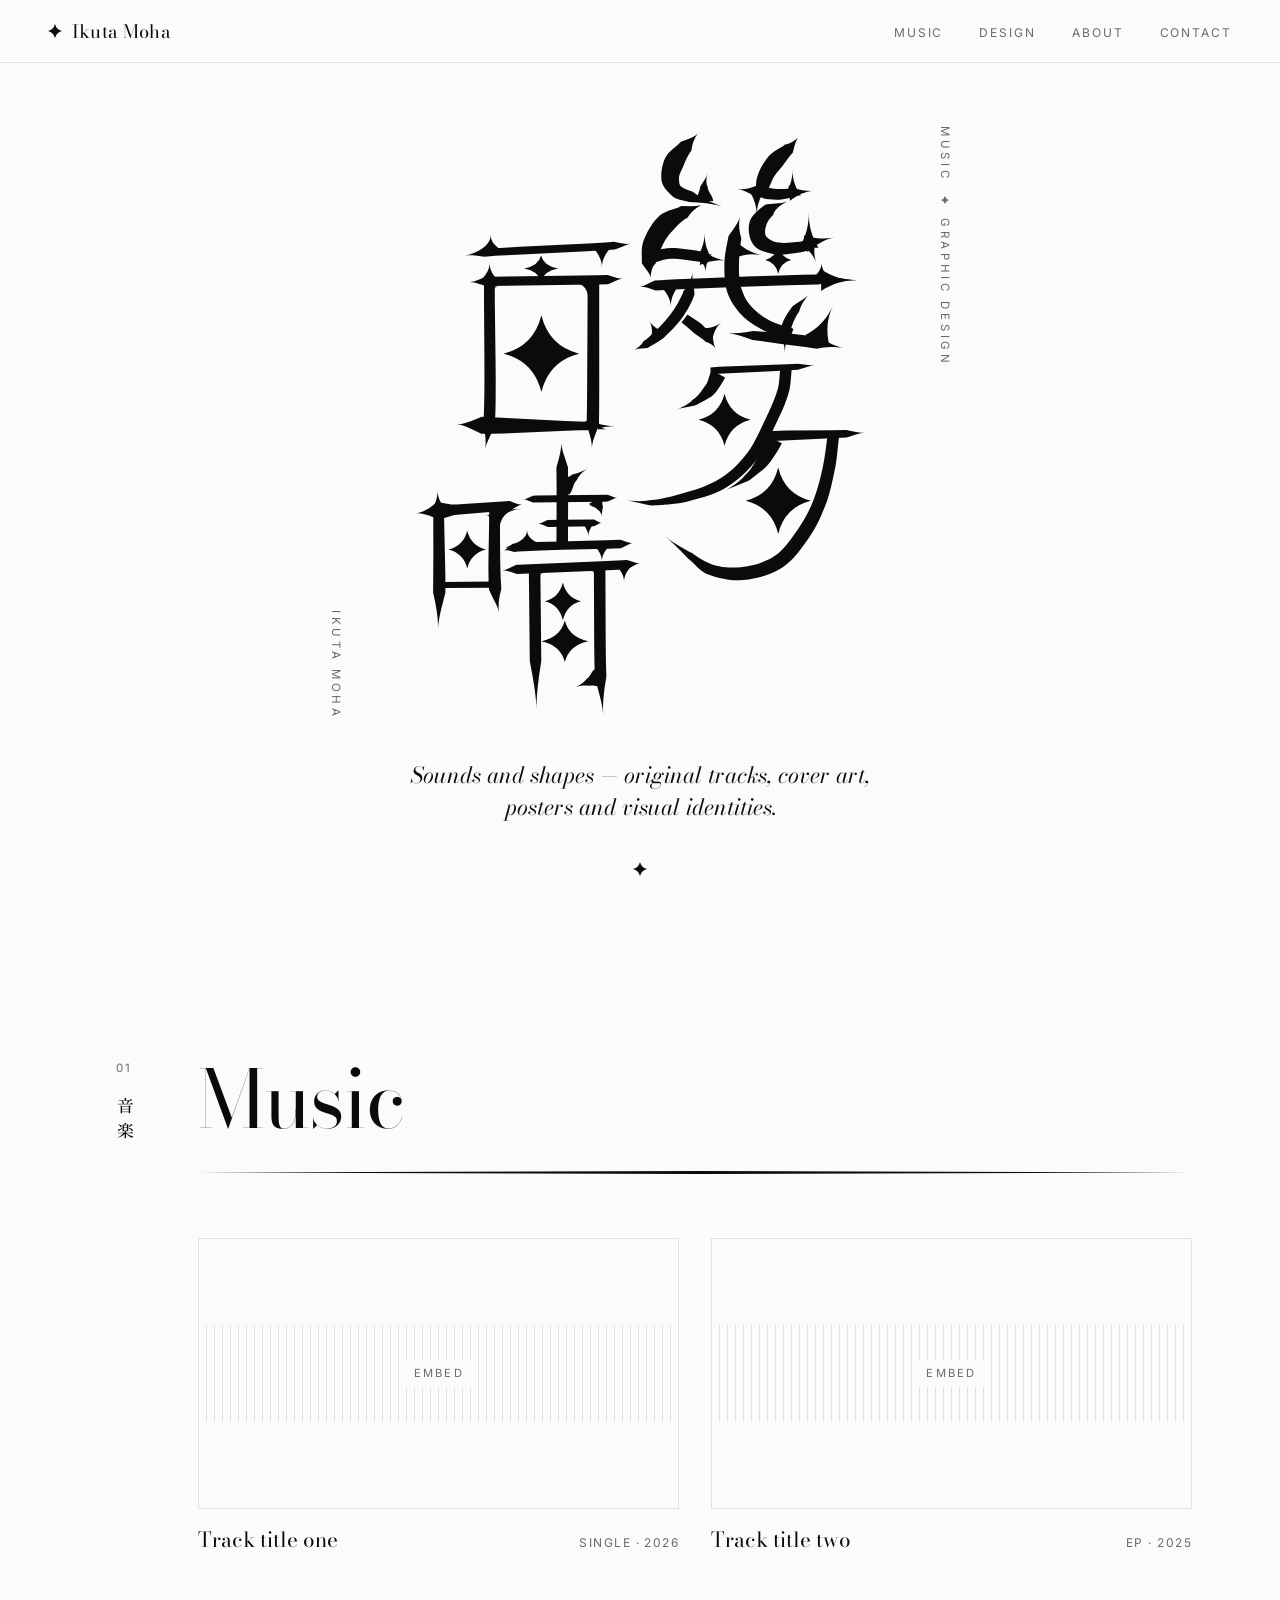
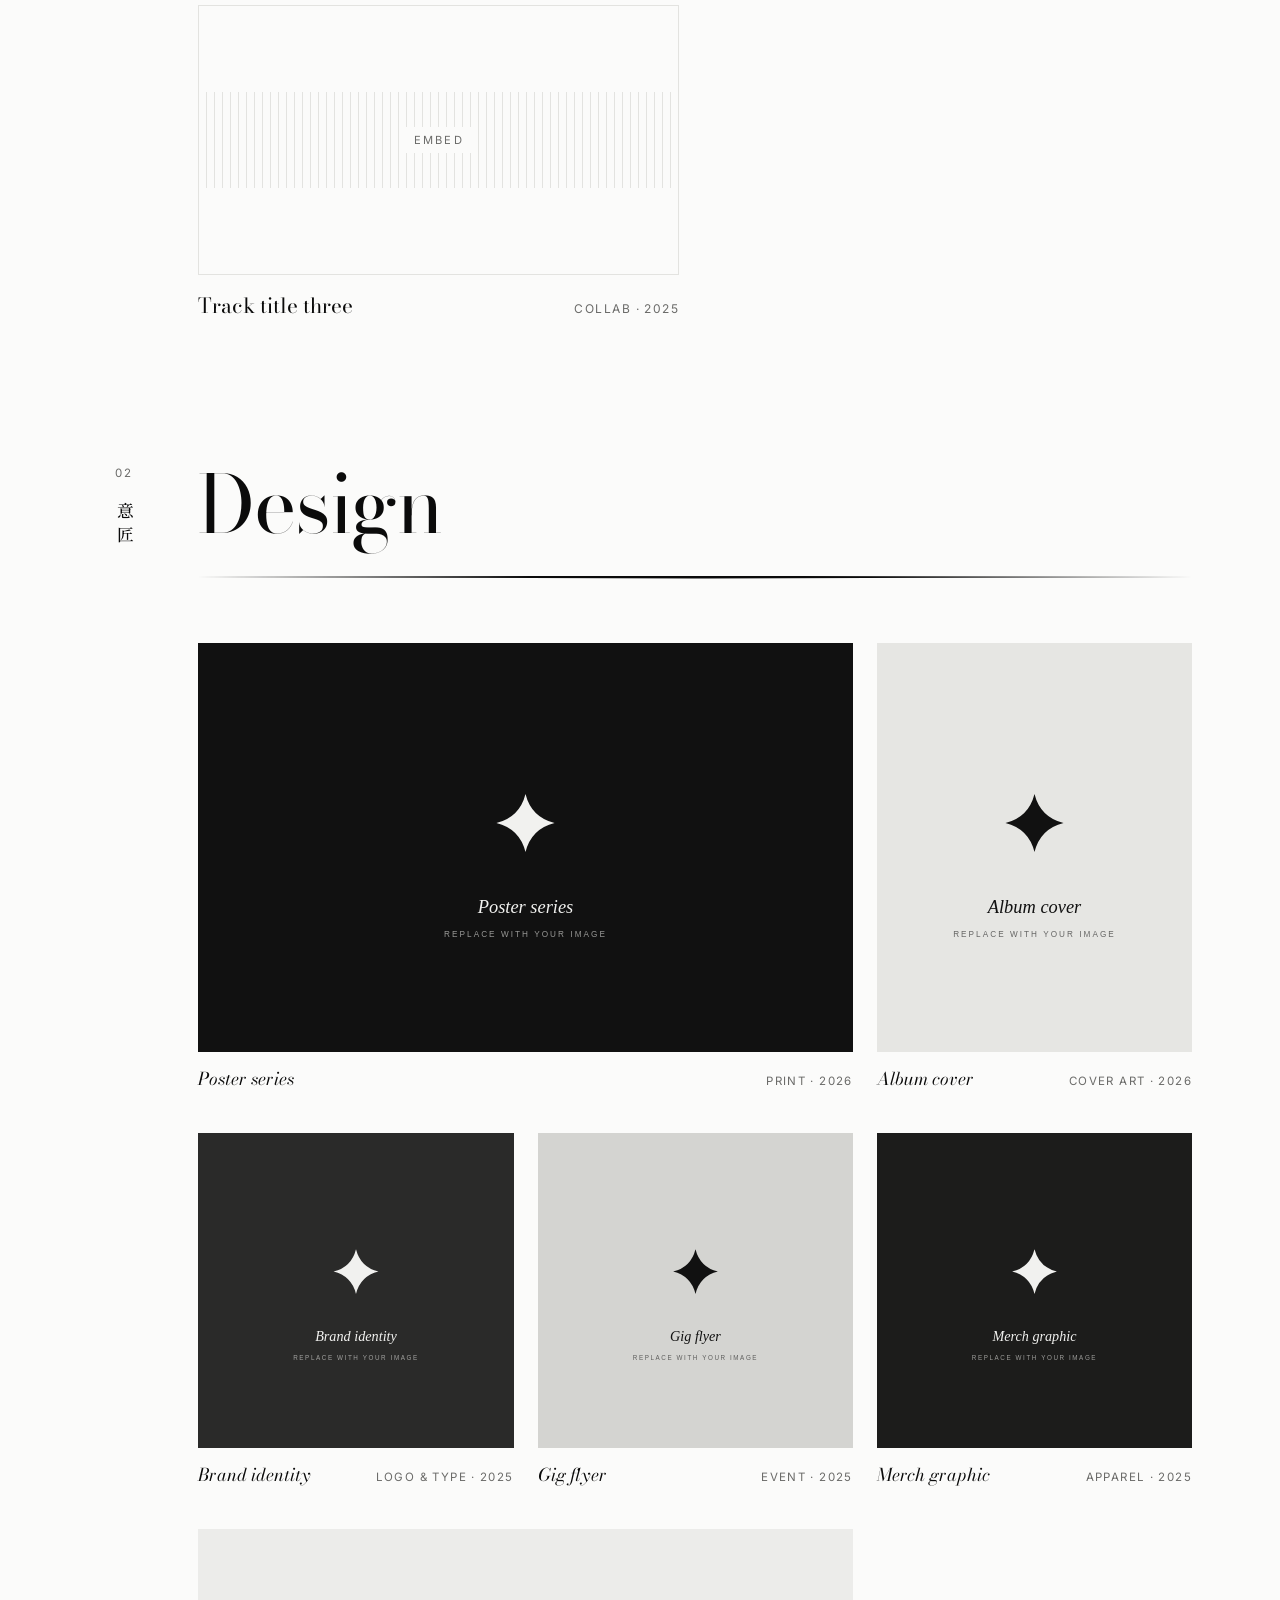
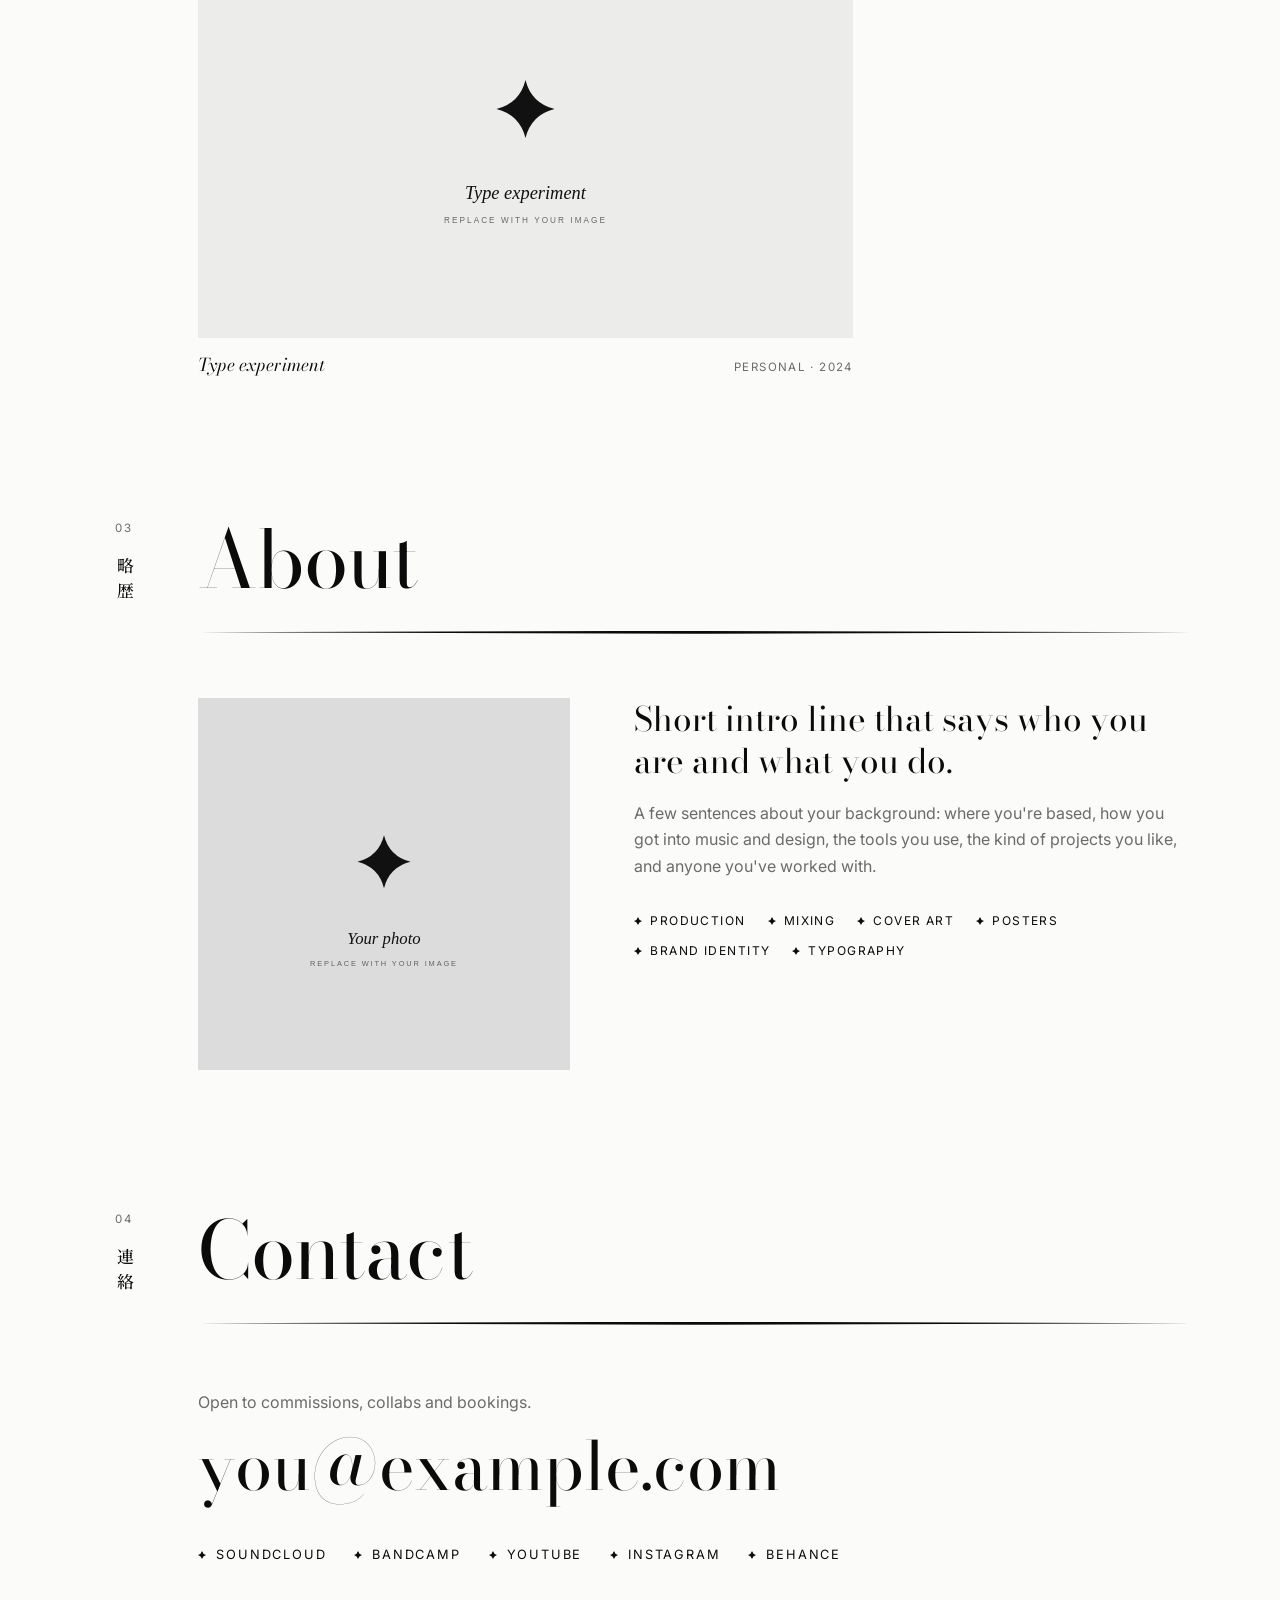
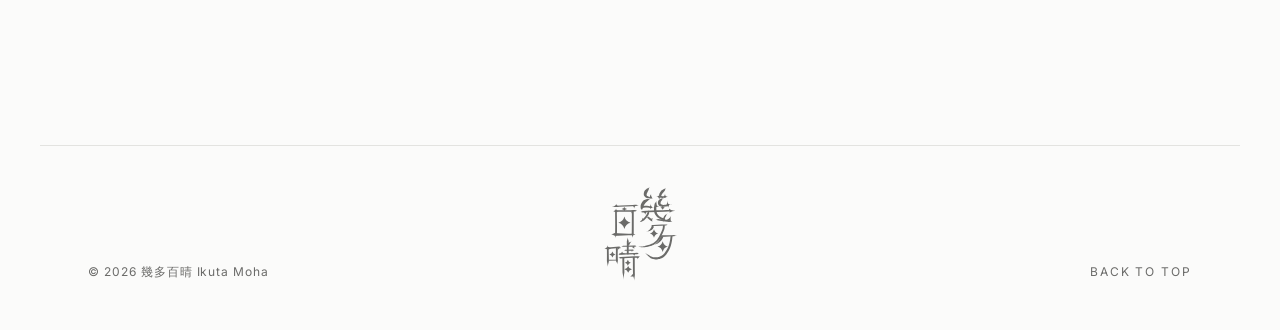
==== commit 91ed32c7: "Remake logo as constructed vector shapes Redrawn from scratch over the original instead of traced: t" ====
--- a/index.html
+++ b/index.html
@@ -53,7 +53,7 @@
     <section class="hero" id="top">
       <p class="vertical v-left">Ikuta Moha</p>
       <h1 class="hero-logo">
-        <svg viewBox="0 0 1423 1829" role="img" aria-label="幾多百晴 — Ikuta Moha"><use href="images/logo.svg#logo"/></svg>
+        <svg viewBox="0 0 1421 1826" role="img" aria-label="幾多百晴 — Ikuta Moha"><use href="images/logo.svg#logo"/></svg>
       </h1>
       <p class="vertical v-right">Music <span class="star" aria-hidden="true"></span> Graphic design</p>
       <!-- EDIT: one line about what you make -->
@@ -221,7 +221,7 @@
   </main>
 
   <footer class="site-footer">
-    <svg class="footer-logo" viewBox="0 0 1423 1829" aria-hidden="true"><use href="images/logo.svg#logo"/></svg>
+    <svg class="footer-logo" viewBox="0 0 1421 1826" aria-hidden="true"><use href="images/logo.svg#logo"/></svg>
     <p>© <span id="year">2026</span> <span lang="ja">幾多百晴</span> Ikuta Moha</p>
     <a href="#top">Back to top</a>
   </footer>
--- a/css/style.css
+++ b/css/style.css
@@ -119,7 +119,7 @@
 }
 .hero-logo { grid-column: 2; grid-row: 1; line-height: 0; }
 .hero-logo svg {
-  height: clamp(320px, 66vh, 660px); width: auto; aspect-ratio: 1423 / 1829;
+  height: clamp(320px, 66vh, 660px); width: auto; aspect-ratio: 1421 / 1826;
   fill: currentColor;
   animation: rise 1.2s var(--ease) both;
 }
@@ -250,7 +250,7 @@
   color: var(--muted); font-size: 0.75rem; letter-spacing: 0.08em;
 }
 .site-footer p { margin: 0; }
-.footer-logo { grid-column: 2; grid-row: 1; height: 96px; width: auto; aspect-ratio: 1423 / 1829; fill: var(--ink); }
+.footer-logo { grid-column: 2; grid-row: 1; height: 96px; width: auto; aspect-ratio: 1421 / 1826; fill: var(--ink); }
 .site-footer p { grid-column: 1; grid-row: 1; }
 .site-footer a { grid-column: 3; grid-row: 1; justify-self: end; text-decoration: none; text-transform: uppercase; letter-spacing: 0.16em; }
 .site-footer a:hover { color: var(--ink); }
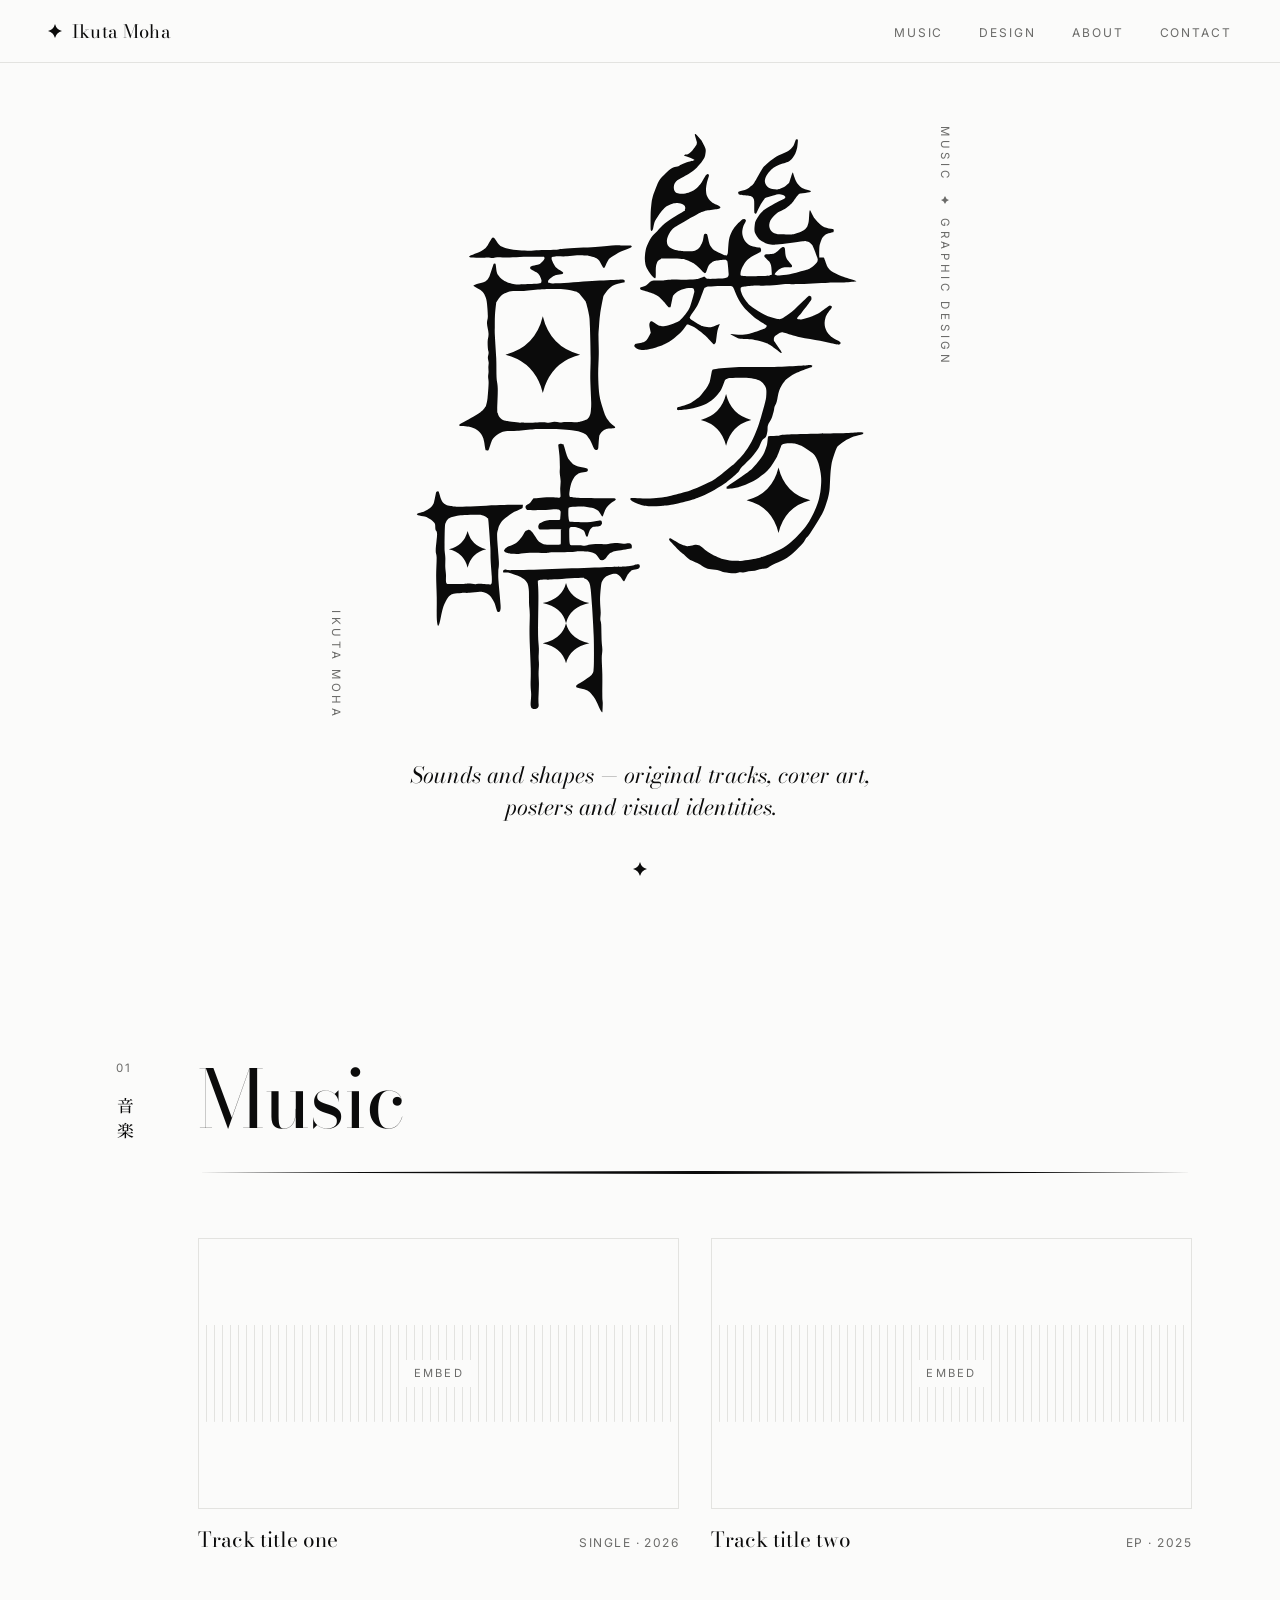
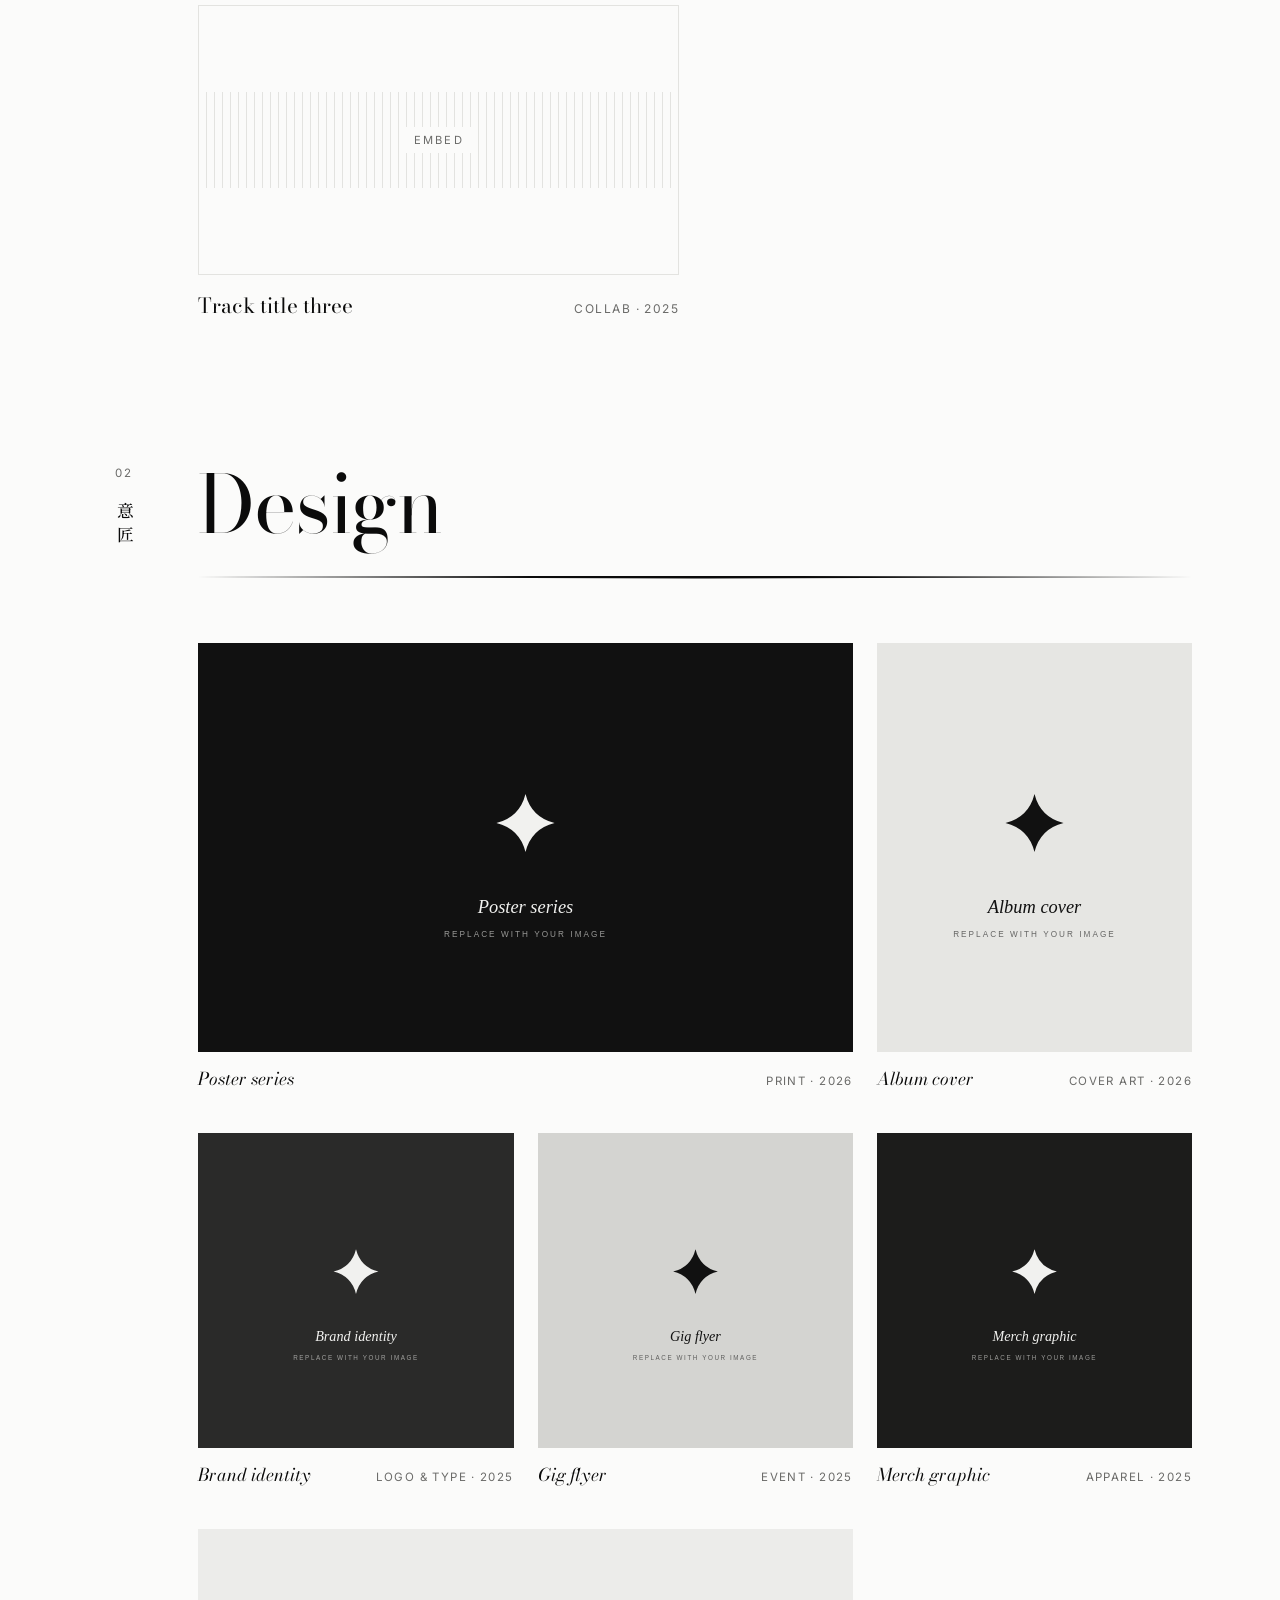
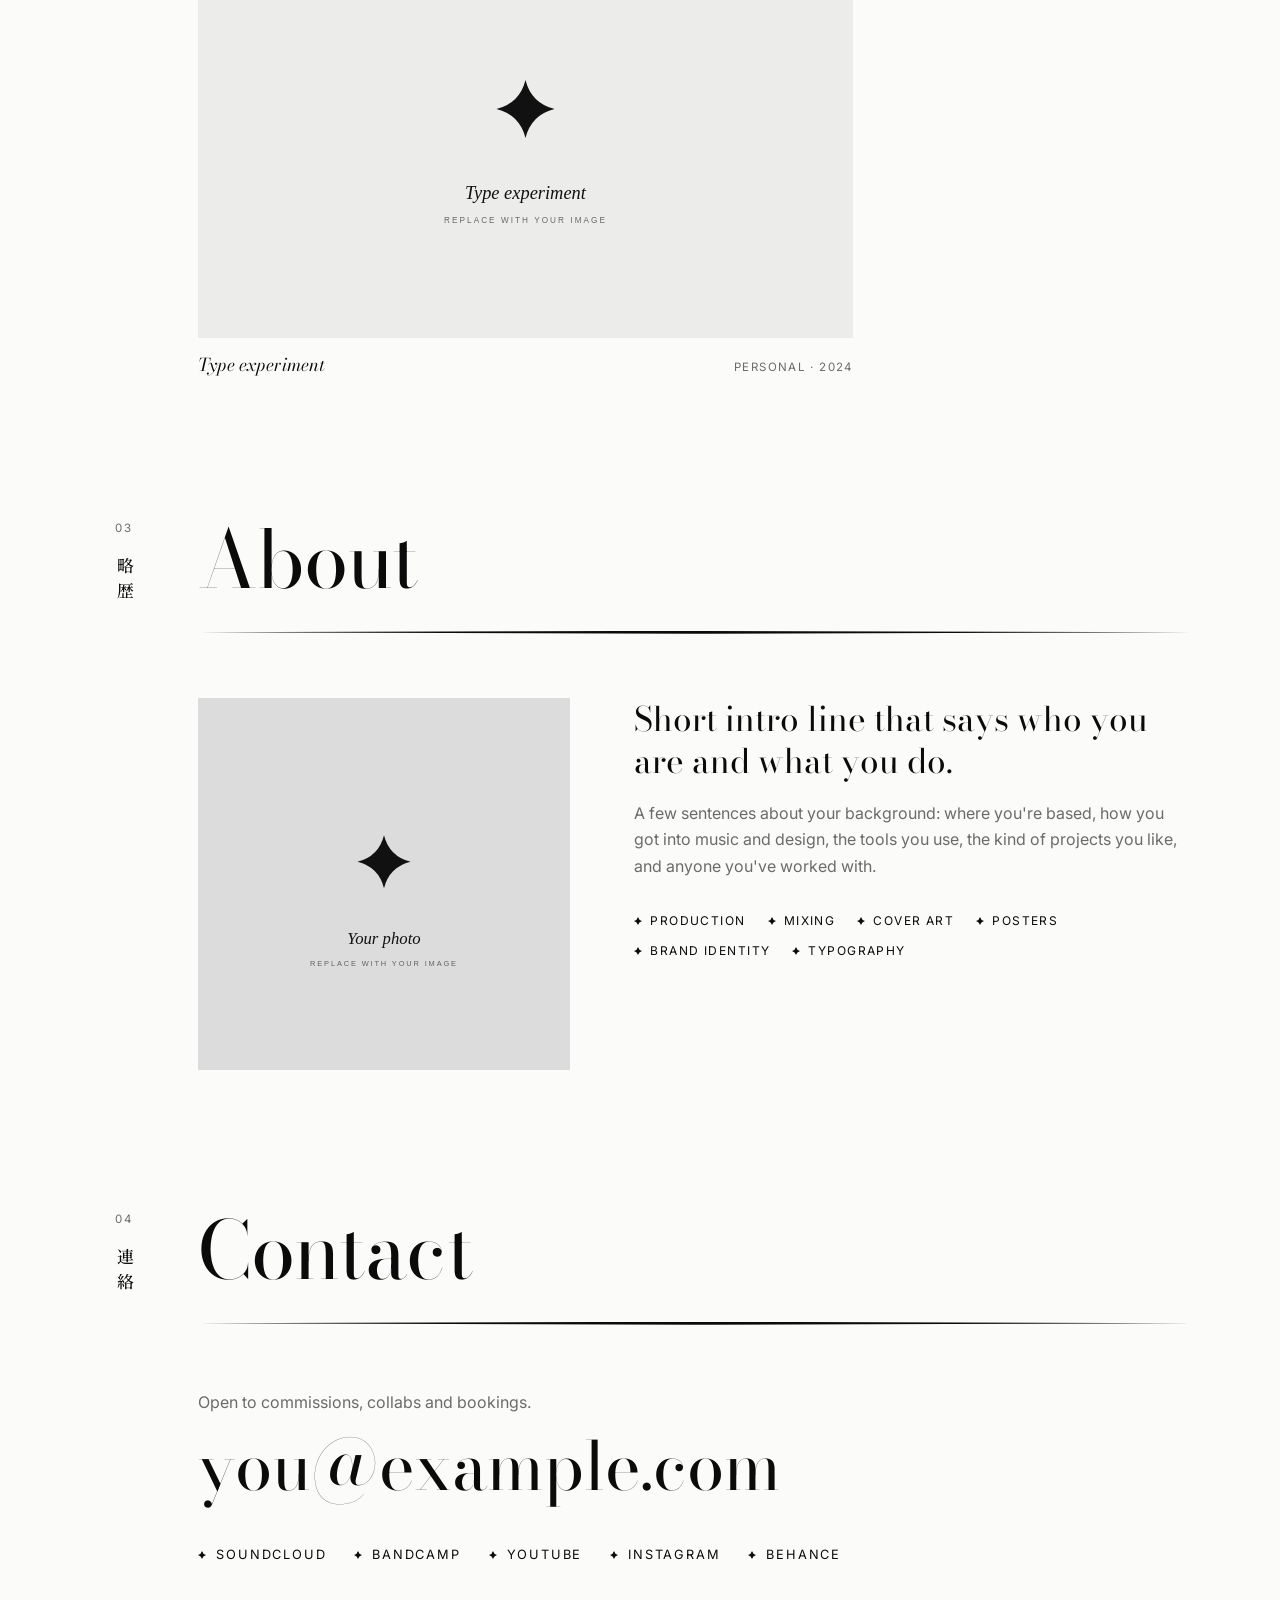
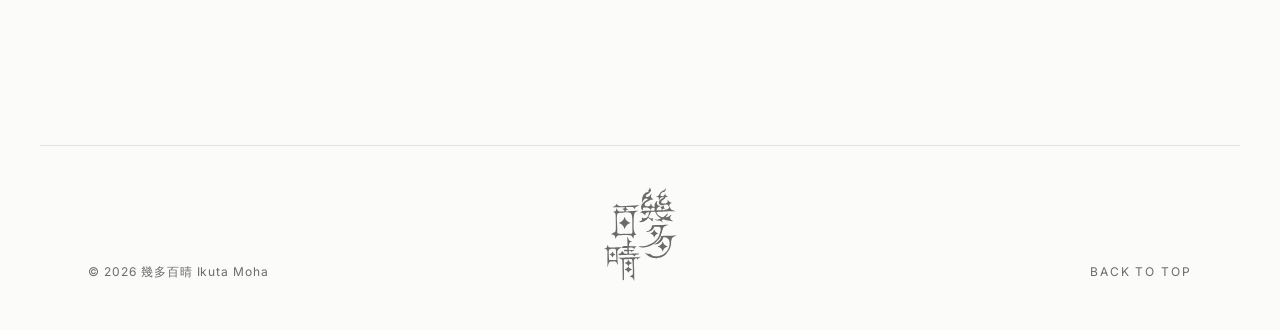
==== commit ec4ebf6f: "Restore traced logo and save the logo rebuild tool - images/logo.svg back to the traced, rebalanced " ====
--- a/index.html
+++ b/index.html
@@ -53,7 +53,7 @@
     <section class="hero" id="top">
       <p class="vertical v-left">Ikuta Moha</p>
       <h1 class="hero-logo">
-        <svg viewBox="0 0 1421 1826" role="img" aria-label="幾多百晴 — Ikuta Moha"><use href="images/logo.svg#logo"/></svg>
+        <svg viewBox="0 0 1423 1829" role="img" aria-label="幾多百晴 — Ikuta Moha"><use href="images/logo.svg#logo"/></svg>
       </h1>
       <p class="vertical v-right">Music <span class="star" aria-hidden="true"></span> Graphic design</p>
       <!-- EDIT: one line about what you make -->
@@ -221,7 +221,7 @@
   </main>
 
   <footer class="site-footer">
-    <svg class="footer-logo" viewBox="0 0 1421 1826" aria-hidden="true"><use href="images/logo.svg#logo"/></svg>
+    <svg class="footer-logo" viewBox="0 0 1423 1829" aria-hidden="true"><use href="images/logo.svg#logo"/></svg>
     <p>© <span id="year">2026</span> <span lang="ja">幾多百晴</span> Ikuta Moha</p>
     <a href="#top">Back to top</a>
   </footer>
--- a/css/style.css
+++ b/css/style.css
@@ -119,7 +119,7 @@
 }
 .hero-logo { grid-column: 2; grid-row: 1; line-height: 0; }
 .hero-logo svg {
-  height: clamp(320px, 66vh, 660px); width: auto; aspect-ratio: 1421 / 1826;
+  height: clamp(320px, 66vh, 660px); width: auto; aspect-ratio: 1423 / 1829;
   fill: currentColor;
   animation: rise 1.2s var(--ease) both;
 }
@@ -250,7 +250,7 @@
   color: var(--muted); font-size: 0.75rem; letter-spacing: 0.08em;
 }
 .site-footer p { margin: 0; }
-.footer-logo { grid-column: 2; grid-row: 1; height: 96px; width: auto; aspect-ratio: 1421 / 1826; fill: var(--ink); }
+.footer-logo { grid-column: 2; grid-row: 1; height: 96px; width: auto; aspect-ratio: 1423 / 1829; fill: var(--ink); }
 .site-footer p { grid-column: 1; grid-row: 1; }
 .site-footer a { grid-column: 3; grid-row: 1; justify-self: end; text-decoration: none; text-transform: uppercase; letter-spacing: 0.16em; }
 .site-footer a:hover { color: var(--ink); }
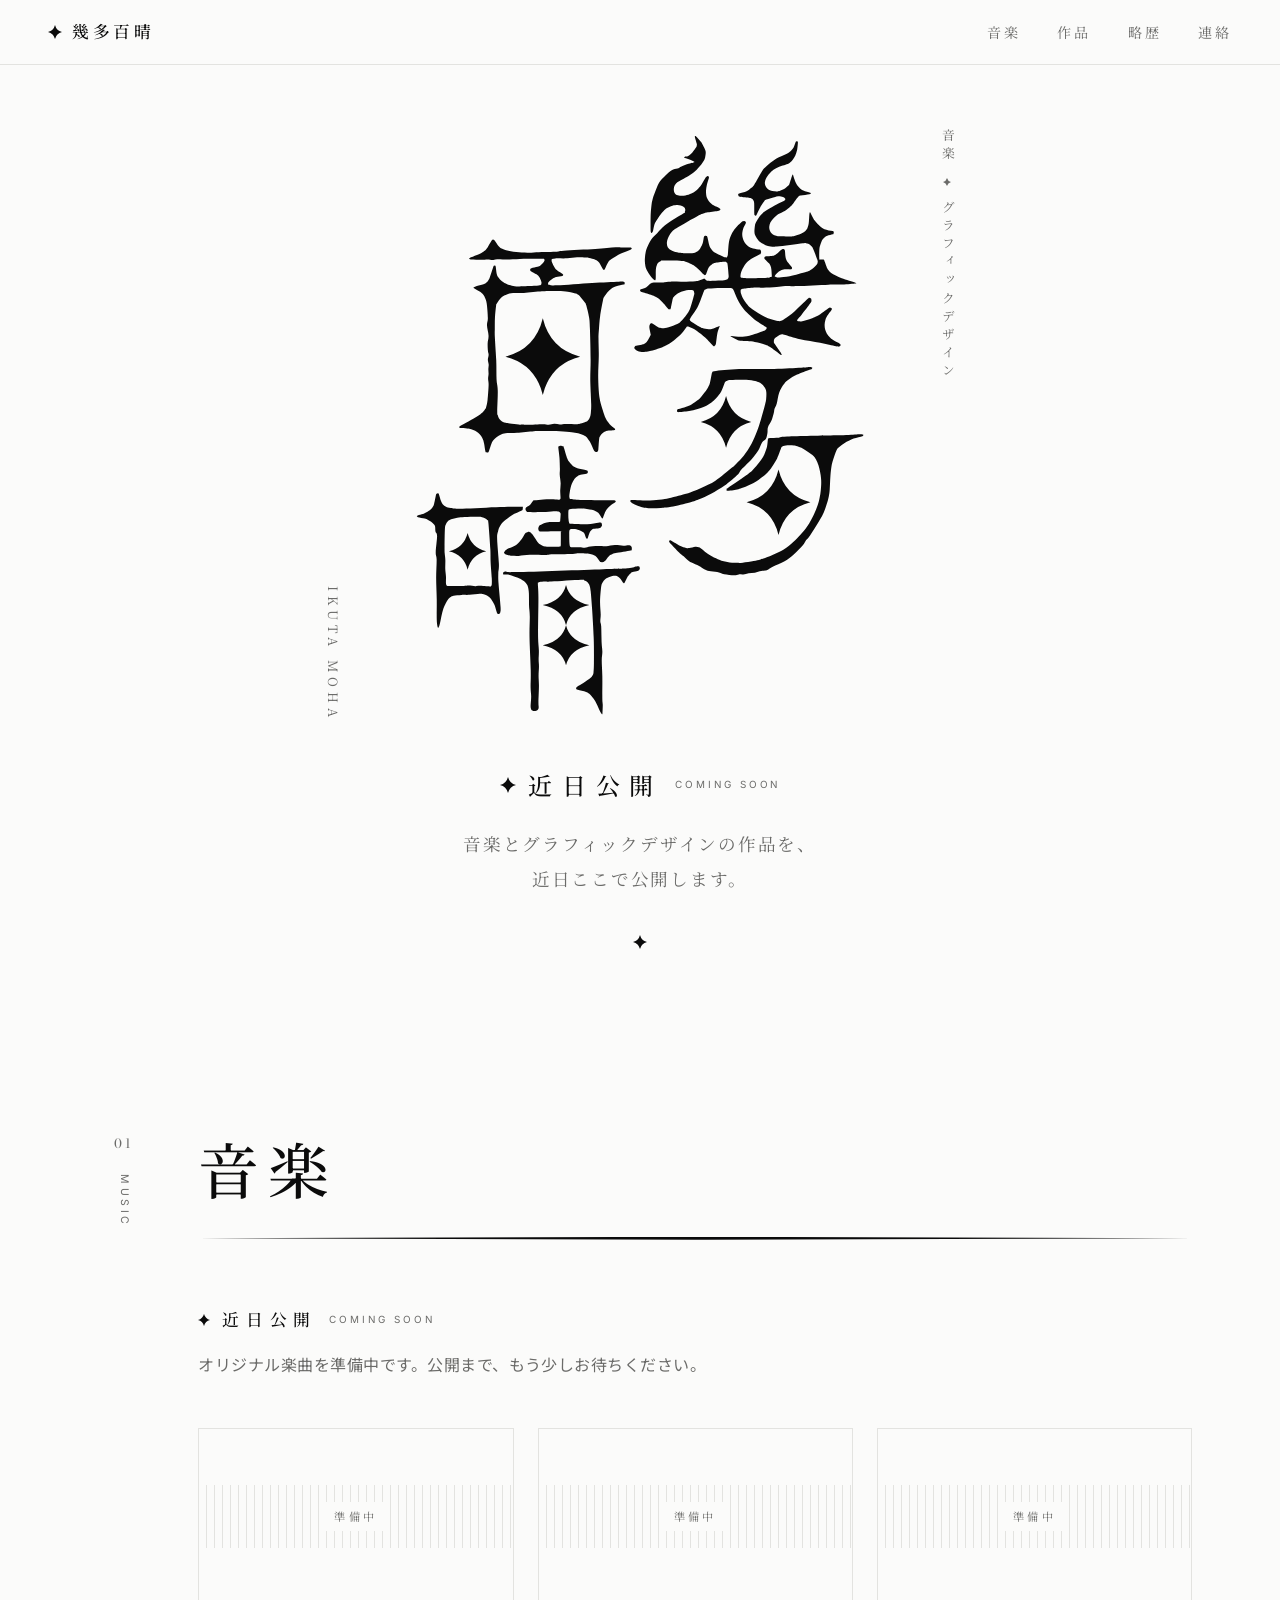
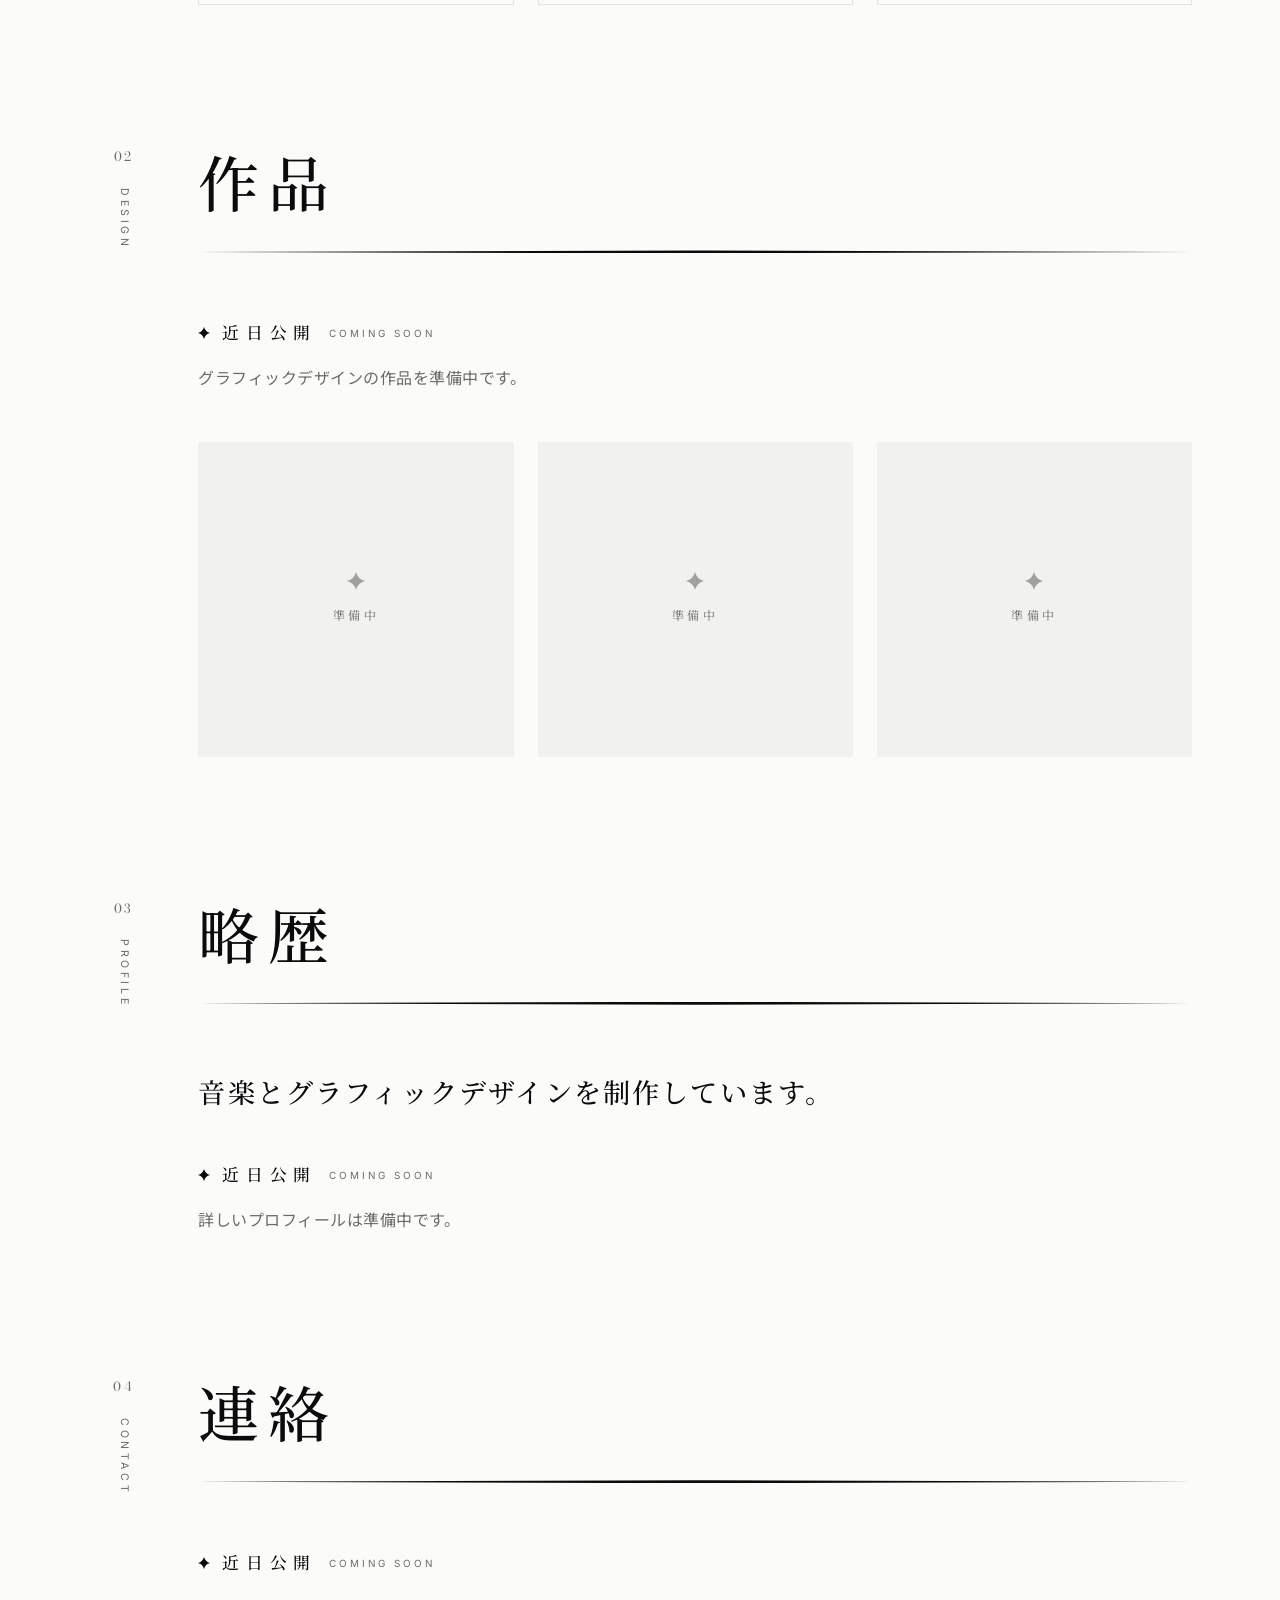
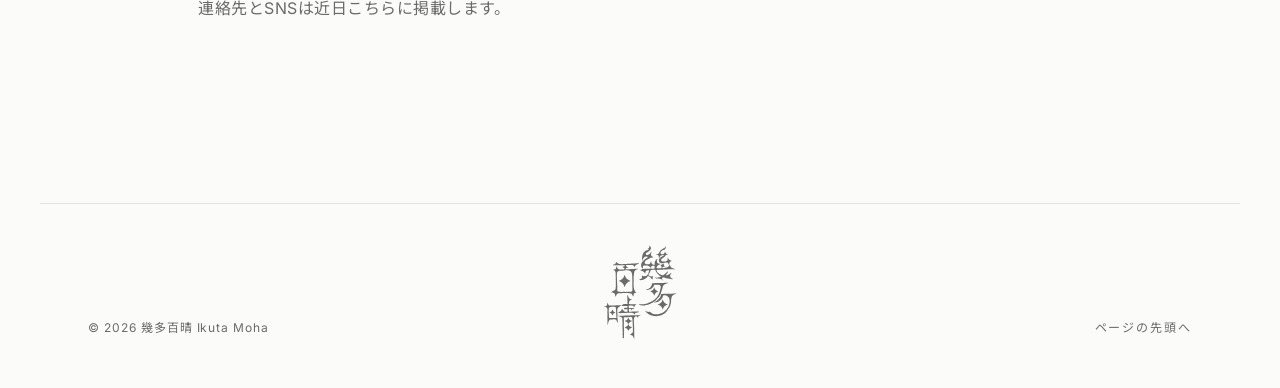
==== commit b4514455: "Japanese site with coming-soon sections - All text in Japanese (lang=ja); nav and headings 音楽・作品・略歴・" ====
--- a/index.html
+++ b/index.html
@@ -1,19 +1,20 @@
 <!doctype html>
-<html lang="en">
+<html lang="ja">
 <head>
   <meta charset="utf-8">
   <meta name="viewport" content="width=device-width, initial-scale=1">
   <!-- EDIT: page title + description show up in Google results and link previews -->
-  <title>Ikuta Moha — Music &amp; Graphic Design</title>
-  <meta name="description" content="Portfolio of Ikuta Moha (幾多百晴): original music and graphic design work.">
+  <title>幾多百晴 Ikuta Moha｜音楽・グラフィックデザイン</title>
+  <meta name="description" content="幾多百晴（Ikuta Moha）の音楽とグラフィックデザインのポートフォリオ。近日公開。">
   <meta name="theme-color" content="#fbfbfa" media="(prefers-color-scheme: light)">
   <meta name="theme-color" content="#0b0b0b" media="(prefers-color-scheme: dark)">
 
-  <!-- Link previews (Discord, iMessage, X, etc.) -->
+  <!-- Link previews (LINE, X, Discord, etc.) -->
   <meta property="og:type" content="website">
+  <meta property="og:locale" content="ja_JP">
   <meta property="og:url" content="https://ikutamoha.me/">
-  <meta property="og:title" content="Ikuta Moha — Music & Graphic Design">
-  <meta property="og:description" content="Original music and graphic design work.">
+  <meta property="og:title" content="幾多百晴 Ikuta Moha｜音楽・グラフィックデザイン">
+  <meta property="og:description" content="音楽とグラフィックデザインの作品を、近日公開します。">
   <!-- EDIT (optional): add a 1200x630 JPG/PNG to images/ and uncomment for a preview image
   <meta property="og:image" content="https://ikutamoha.me/images/og-image.jpg">
   <meta name="twitter:card" content="summary_large_image">
@@ -24,25 +25,23 @@
 
   <link rel="preconnect" href="https://fonts.googleapis.com">
   <link rel="preconnect" href="https://fonts.gstatic.com" crossorigin>
-  <link href="https://fonts.googleapis.com/css2?family=Bodoni+Moda:ital,opsz,wght@0,6..96,400..600;1,6..96,400..600&family=Inter:wght@400;500&display=swap" rel="stylesheet">
-  <!-- Only the kanji used on the page are downloaded -->
-  <link href="https://fonts.googleapis.com/css2?family=Noto+Serif+JP:wght@500&text=音楽意匠略歴連絡幾多百晴&display=swap" rel="stylesheet">
+  <link href="https://fonts.googleapis.com/css2?family=Bodoni+Moda:ital,opsz,wght@0,6..96,400..600;1,6..96,400..600&family=Inter:wght@400;500&family=Noto+Sans+JP:wght@400;500&family=Noto+Serif+JP:wght@400;500;600&display=swap" rel="stylesheet">
 
   <link rel="stylesheet" href="css/style.css">
 </head>
 <body>
-  <a class="skip-link" href="#main">Skip to content</a>
+  <a class="skip-link" href="#main">本文へスキップ</a>
 
   <header class="site-header">
-    <a class="brand" href="#top" aria-label="Ikuta Moha, back to top">
-      <span class="star" aria-hidden="true"></span>Ikuta Moha
+    <a class="brand" href="#top" aria-label="幾多百晴 ページの先頭へ">
+      <span class="star" aria-hidden="true"></span>幾多百晴
     </a>
-    <nav aria-label="Main">
+    <nav aria-label="メインメニュー">
       <ul>
-        <li><a href="#music">Music</a></li>
-        <li><a href="#design">Design</a></li>
-        <li><a href="#about">About</a></li>
-        <li><a href="#contact">Contact</a></li>
+        <li><a href="#music">音楽</a></li>
+        <li><a href="#design">作品</a></li>
+        <li><a href="#about">略歴</a></li>
+        <li><a href="#contact">連絡</a></li>
       </ul>
     </nav>
   </header>
@@ -51,184 +50,137 @@
 
     <!-- ============ HERO ============ -->
     <section class="hero" id="top">
-      <p class="vertical v-left">Ikuta Moha</p>
+      <p class="vertical v-left" lang="en">Ikuta Moha</p>
       <h1 class="hero-logo">
-        <svg viewBox="0 0 1423 1829" role="img" aria-label="幾多百晴 — Ikuta Moha"><use href="images/logo.svg#logo"/></svg>
+        <svg viewBox="0 0 1423 1829" role="img" aria-label="幾多百晴（Ikuta Moha）"><use href="images/logo.svg#logo"/></svg>
       </h1>
-      <p class="vertical v-right">Music <span class="star" aria-hidden="true"></span> Graphic design</p>
-      <!-- EDIT: one line about what you make -->
-      <p class="hero-intro">Sounds and shapes — original tracks, cover art, posters and visual identities.</p>
-      <a class="scroll-cue" href="#music" aria-label="Scroll to music"><span class="star" aria-hidden="true"></span></a>
+      <p class="vertical v-right">音楽 <span class="star" aria-hidden="true"></span> グラフィックデザイン</p>
+      <div class="hero-text">
+        <p class="soon"><span class="star" aria-hidden="true"></span>近日公開<span class="soon-en" lang="en">Coming soon</span></p>
+        <!-- EDIT: one line about what you make -->
+        <p class="hero-intro">音楽とグラフィックデザインの作品を、近日ここで公開します。</p>
+      </div>
+      <a class="scroll-cue" href="#music" aria-label="音楽へ移動"><span class="star" aria-hidden="true"></span></a>
     </section>
 
-    <!-- ============ MUSIC ============ -->
+    <!-- ============ MUSIC 音楽 ============ -->
     <section class="section" id="music" aria-labelledby="music-title">
-      <aside class="section-label" aria-hidden="true"><span class="num">01</span><span class="jp" lang="ja">音楽</span></aside>
+      <aside class="section-label" aria-hidden="true"><span class="num">01</span><span class="en">Music</span></aside>
       <div class="section-body">
-        <h2 id="music-title">Music</h2>
+        <h2 id="music-title">音楽</h2>
         <span class="rule" aria-hidden="true"></span>
+        <p class="soon"><span class="star" aria-hidden="true"></span>近日公開<span class="soon-en" lang="en">Coming soon</span></p>
+        <p class="lead">オリジナル楽曲を準備中です。公開まで、もう少しお待ちください。</p>
 
         <!--
-          HOW TO ADD A TRACK
-          Copy one <article class="track"> block per track and paste the
-          embed <iframe> from the platform's "Share > Embed" button
-          in place of the placeholder <div class="embed-placeholder">.
+          WHEN TRACKS ARE READY: delete the two <p> lines above and the <div class="ghosts"> below,
+          and add a <div class="tracks"> with one <article class="track"> per track:
 
-          SoundCloud (Share > Embed > copy code), e.g.:
-            <iframe class="embed embed-soundcloud" loading="lazy" allow="autoplay"
-              src="https://w.soundcloud.com/player/?url=https%3A//api.soundcloud.com/tracks/TRACK_ID&color=%230b0b0b&visual=true"
-              title="Track title on SoundCloud"></iframe>
-
-          YouTube (Share > Embed), e.g.:
-            <iframe class="embed embed-video" loading="lazy"
-              src="https://www.youtube-nocookie.com/embed/VIDEO_ID"
-              title="Track title on YouTube"
-              allow="accelerometer; encrypted-media; gyroscope; picture-in-picture" allowfullscreen></iframe>
-
-          Bandcamp (Share/Embed > choose "Standard" size), e.g.:
-            <iframe class="embed embed-bandcamp" loading="lazy"
-              src="https://bandcamp.com/EmbeddedPlayer/track=TRACK_ID/size=large/bgcol=ffffff/linkcol=0b0b0b/tracklist=false/artwork=small/transparent=true/"
-              title="Track title on Bandcamp" seamless></iframe>
+          <div class="tracks">
+            <article class="track">
+              PASTE THE EMBED <iframe> HERE, e.g. SoundCloud (Share > Embed):
+              <iframe class="embed embed-soundcloud" loading="lazy" allow="autoplay"
+                src="https://w.soundcloud.com/player/?url=https%3A//api.soundcloud.com/tracks/TRACK_ID&color=%230b0b0b&visual=true"
+                title="曲名（SoundCloud）"></iframe>
+              YouTube: class="embed embed-video", src="https://www.youtube-nocookie.com/embed/VIDEO_ID"
+              Bandcamp: class="embed embed-bandcamp", src="https://bandcamp.com/EmbeddedPlayer/track=TRACK_ID/size=large/bgcol=ffffff/linkcol=0b0b0b/tracklist=false/artwork=small/transparent=true/"
+              <div class="track-info">
+                <h3>曲名</h3>
+                <p class="meta">シングル · 2026</p>
+              </div>
+            </article>
+          </div>
         -->
-        <div class="tracks">
-          <article class="track">
-            <div class="embed-placeholder" aria-hidden="true"><span>Embed</span></div>
-            <div class="track-info">
-              <h3>Track title one</h3>
-              <p class="meta">Single · 2026</p>
-            </div>
-          </article>
-
-          <article class="track">
-            <div class="embed-placeholder" aria-hidden="true"><span>Embed</span></div>
-            <div class="track-info">
-              <h3>Track title two</h3>
-              <p class="meta">EP · 2025</p>
-            </div>
-          </article>
-
-          <article class="track">
-            <div class="embed-placeholder" aria-hidden="true"><span>Embed</span></div>
-            <div class="track-info">
-              <h3>Track title three</h3>
-              <p class="meta">Collab · 2025</p>
-            </div>
-          </article>
+        <div class="ghosts" aria-hidden="true">
+          <div class="embed-placeholder"><span>準備中</span></div>
+          <div class="embed-placeholder"><span>準備中</span></div>
+          <div class="embed-placeholder"><span>準備中</span></div>
         </div>
       </div>
     </section>
 
-    <!-- ============ DESIGN ============ -->
+    <!-- ============ DESIGN 作品 ============ -->
     <section class="section" id="design" aria-labelledby="design-title">
-      <aside class="section-label" aria-hidden="true"><span class="num">02</span><span class="jp" lang="ja">意匠</span></aside>
+      <aside class="section-label" aria-hidden="true"><span class="num">02</span><span class="en">Design</span></aside>
       <div class="section-body">
-        <h2 id="design-title">Design</h2>
+        <h2 id="design-title">作品</h2>
         <span class="rule" aria-hidden="true"></span>
+        <p class="soon"><span class="star" aria-hidden="true"></span>近日公開<span class="soon-en" lang="en">Coming soon</span></p>
+        <p class="lead">グラフィックデザインの作品を準備中です。</p>
 
         <!--
-          HOW TO ADD A DESIGN PIECE
-          1. Put the image in the images/ folder (JPG or WebP, ~1600px wide, under ~500 KB).
-          2. Copy a <figure> block, update src, alt and the caption.
-          Add class "wide" to a <figure> to make it span two columns.
+          WHEN WORK IS READY: delete the two <p> lines above and the <div class="ghosts"> below,
+          put the images in images/ (JPG or WebP, ~1600px, under 500 KB) and add:
+
+          <div class="gallery">
+            <figure>            (use <figure class="wide"> to span two columns)
+              <button class="zoom" type="button" aria-label="拡大表示：作品名">
+                <img src="images/FILE.jpg" alt="作品の説明" loading="lazy" width="1000" height="1000">
+              </button>
+              <figcaption><em>作品名</em><span>ポスター · 2026</span></figcaption>
+            </figure>
+          </div>
           Clicking an image opens it full-size.
         -->
-        <div class="gallery">
-          <figure class="wide">
-            <button class="zoom" type="button" aria-label="View larger: Poster series">
-              <img src="images/design-01.svg" alt="Poster series placeholder" loading="lazy" width="1600" height="1000">
-            </button>
-            <figcaption><em>Poster series</em><span>Print · 2026</span></figcaption>
-          </figure>
-          <figure>
-            <button class="zoom" type="button" aria-label="View larger: Album cover">
-              <img src="images/design-02.svg" alt="Album cover placeholder" loading="lazy" width="1000" height="1000">
-            </button>
-            <figcaption><em>Album cover</em><span>Cover art · 2026</span></figcaption>
-          </figure>
-          <figure>
-            <button class="zoom" type="button" aria-label="View larger: Brand identity">
-              <img src="images/design-03.svg" alt="Brand identity placeholder" loading="lazy" width="1000" height="1000">
-            </button>
-            <figcaption><em>Brand identity</em><span>Logo &amp; type · 2025</span></figcaption>
-          </figure>
-          <figure>
-            <button class="zoom" type="button" aria-label="View larger: Gig flyer">
-              <img src="images/design-04.svg" alt="Gig flyer placeholder" loading="lazy" width="1000" height="1000">
-            </button>
-            <figcaption><em>Gig flyer</em><span>Event · 2025</span></figcaption>
-          </figure>
-          <figure>
-            <button class="zoom" type="button" aria-label="View larger: Merch graphic">
-              <img src="images/design-05.svg" alt="Merch graphic placeholder" loading="lazy" width="1000" height="1000">
-            </button>
-            <figcaption><em>Merch graphic</em><span>Apparel · 2025</span></figcaption>
-          </figure>
-          <figure class="wide">
-            <button class="zoom" type="button" aria-label="View larger: Type experiment">
-              <img src="images/design-06.svg" alt="Type experiment placeholder" loading="lazy" width="1600" height="1000">
-            </button>
-            <figcaption><em>Type experiment</em><span>Personal · 2024</span></figcaption>
-          </figure>
+        <div class="ghosts ghosts-square" aria-hidden="true">
+          <div class="ghost-tile"><span class="star"></span><span>準備中</span></div>
+          <div class="ghost-tile"><span class="star"></span><span>準備中</span></div>
+          <div class="ghost-tile"><span class="star"></span><span>準備中</span></div>
         </div>
       </div>
     </section>
 
-    <!-- ============ ABOUT ============ -->
+    <!-- ============ ABOUT 略歴 ============ -->
     <section class="section" id="about" aria-labelledby="about-title">
-      <aside class="section-label" aria-hidden="true"><span class="num">03</span><span class="jp" lang="ja">略歴</span></aside>
+      <aside class="section-label" aria-hidden="true"><span class="num">03</span><span class="en">Profile</span></aside>
       <div class="section-body">
-        <h2 id="about-title">About</h2>
+        <h2 id="about-title">略歴</h2>
         <span class="rule" aria-hidden="true"></span>
-        <div class="about">
-          <!-- EDIT: swap images/portrait.svg for a photo of you (square, ~800px) -->
-          <img class="portrait" src="images/portrait.svg" alt="Portrait of Ikuta Moha" width="800" height="800" loading="lazy">
-          <div class="about-text">
-            <!-- EDIT: your bio -->
-            <p class="big">Short intro line that says who you are and what you do.</p>
-            <p>A few sentences about your background: where you're based, how you got into music and design, the tools you use, the kind of projects you like, and anyone you've worked with.</p>
-            <ul class="tags" aria-label="Skills">
-              <li>Production</li>
-              <li>Mixing</li>
-              <li>Cover art</li>
-              <li>Posters</li>
-              <li>Brand identity</li>
-              <li>Typography</li>
-            </ul>
+        <!-- EDIT: replace with your profile; a photo can go in like this:
+          <div class="about">
+            <img class="portrait" src="images/portrait.jpg" alt="幾多百晴のポートレート" width="800" height="800" loading="lazy">
+            <div class="about-text">
+              <p class="big">一行の自己紹介</p>
+              <p>プロフィール本文</p>
+              <ul class="tags" aria-label="スキル"><li>作曲</li><li>ミックス</li><li>ジャケットデザイン</li></ul>
+            </div>
           </div>
-        </div>
+        -->
+        <p class="big">音楽とグラフィックデザインを制作しています。</p>
+        <p class="soon"><span class="star" aria-hidden="true"></span>近日公開<span class="soon-en" lang="en">Coming soon</span></p>
+        <p class="lead">詳しいプロフィールは準備中です。</p>
       </div>
     </section>
 
-    <!-- ============ CONTACT ============ -->
+    <!-- ============ CONTACT 連絡 ============ -->
     <section class="section contact" id="contact" aria-labelledby="contact-title">
-      <aside class="section-label" aria-hidden="true"><span class="num">04</span><span class="jp" lang="ja">連絡</span></aside>
+      <aside class="section-label" aria-hidden="true"><span class="num">04</span><span class="en">Contact</span></aside>
       <div class="section-body">
-        <h2 id="contact-title">Contact</h2>
+        <h2 id="contact-title">連絡</h2>
         <span class="rule" aria-hidden="true"></span>
-        <p class="lede">Open to commissions, collabs and bookings.</p>
-        <!-- EDIT: your public contact email (in both places) -->
-        <a class="email" href="mailto:you@example.com">you@example.com</a>
-        <!-- EDIT: put your real profile URLs in the href="" values; delete any you don't use -->
-        <ul class="socials">
-          <li><a href="https://soundcloud.com/" rel="me noopener" target="_blank">SoundCloud</a></li>
-          <li><a href="https://bandcamp.com/" rel="me noopener" target="_blank">Bandcamp</a></li>
-          <li><a href="https://www.youtube.com/" rel="me noopener" target="_blank">YouTube</a></li>
-          <li><a href="https://www.instagram.com/" rel="me noopener" target="_blank">Instagram</a></li>
-          <li><a href="https://www.behance.net/" rel="me noopener" target="_blank">Behance</a></li>
-        </ul>
+        <!-- EDIT: when ready, replace the two <p> lines below with:
+          <p class="lede">お仕事のご依頼・コラボレーションのご相談はこちらへ。</p>
+          <a class="email" href="mailto:YOUR@EMAIL">YOUR@EMAIL</a>
+          <ul class="socials">
+            <li><a href="https://soundcloud.com/YOU" rel="me noopener" target="_blank">SoundCloud</a></li>
+            <li><a href="https://www.instagram.com/YOU" rel="me noopener" target="_blank">Instagram</a></li>
+          </ul>
+        -->
+        <p class="soon"><span class="star" aria-hidden="true"></span>近日公開<span class="soon-en" lang="en">Coming soon</span></p>
+        <p class="lead">連絡先とSNSは近日こちらに掲載します。</p>
       </div>
     </section>
   </main>
 
   <footer class="site-footer">
     <svg class="footer-logo" viewBox="0 0 1423 1829" aria-hidden="true"><use href="images/logo.svg#logo"/></svg>
-    <p>© <span id="year">2026</span> <span lang="ja">幾多百晴</span> Ikuta Moha</p>
-    <a href="#top">Back to top</a>
+    <p>© <span id="year">2026</span> 幾多百晴 <span lang="en">Ikuta Moha</span></p>
+    <a href="#top">ページの先頭へ</a>
   </footer>
 
-  <!-- Full-size image viewer -->
-  <dialog class="lightbox" aria-label="Image viewer">
-    <button class="lightbox-close" type="button" aria-label="Close">×</button>
+  <!-- Full-size image viewer (used by the design gallery) -->
+  <dialog class="lightbox" aria-label="画像ビューア">
+    <button class="lightbox-close" type="button" aria-label="閉じる">×</button>
     <img src="" alt="">
     <p class="lightbox-caption"></p>
   </dialog>
--- a/css/style.css
+++ b/css/style.css
@@ -12,8 +12,9 @@
   --line: #e3e3e0;
   --soft: #f1f1ef;
 
-  --font-display: "Bodoni Moda", "Didot", "Times New Roman", serif;
-  --font-body: "Inter", system-ui, -apple-system, "Segoe UI", sans-serif;
+  /* Latin glyphs come from the first font, Japanese from the Noto fallbacks */
+  --font-display: "Bodoni Moda", "Noto Serif JP", "Yu Mincho", "Hiragino Mincho ProN", serif;
+  --font-body: "Inter", "Noto Sans JP", "Hiragino Sans", "Yu Gothic", system-ui, sans-serif;
   --font-jp: "Noto Serif JP", "Yu Mincho", "Hiragino Mincho ProN", serif;
 
   --max: 1200px;
@@ -45,7 +46,9 @@
   color: var(--ink);
   font-family: var(--font-body);
   font-size: 1rem;
-  line-height: 1.65;
+  line-height: 1.9;
+  letter-spacing: 0.03em;
+  line-break: strict;
   -webkit-font-smoothing: antialiased;
 }
 
@@ -92,7 +95,7 @@
 }
 .brand {
   display: inline-flex; align-items: center; gap: 10px;
-  font-family: var(--font-display); font-size: 1.15rem; letter-spacing: 0.01em;
+  font-family: var(--font-jp); font-weight: 500; font-size: 1.05rem; letter-spacing: 0.22em;
   text-decoration: none; white-space: nowrap;
 }
 .brand .star { width: 14px; height: 14px; transition: transform .6s var(--ease); }
@@ -101,7 +104,7 @@
 .site-header ul { display: flex; gap: clamp(14px, 3vw, 36px); list-style: none; margin: 0; padding: 0; }
 .site-header nav a {
   position: relative;
-  text-decoration: none; font-size: 0.75rem; letter-spacing: 0.16em; text-transform: uppercase;
+  text-decoration: none; font-family: var(--font-jp); font-size: 0.88rem; letter-spacing: 0.22em;
   color: var(--muted); transition: color .2s;
 }
 .site-header nav a:hover { color: var(--ink); }
@@ -125,19 +128,55 @@
 }
 .vertical {
   margin: 0; writing-mode: vertical-rl;
-  font-size: 0.72rem; letter-spacing: 0.32em; text-transform: uppercase; color: var(--muted);
+  font-family: var(--font-jp); font-size: 0.8rem; letter-spacing: 0.4em; text-transform: uppercase; color: var(--muted);
   display: flex; align-items: center; gap: 14px;
   animation: fade 1.2s .3s var(--ease) both;
 }
 .vertical .star { width: 8px; height: 8px; }
 .v-left { grid-column: 1; grid-row: 1; justify-self: end; align-self: end; }
 .v-right { grid-column: 3; grid-row: 1; justify-self: start; align-self: start; }
+.hero-text {
+  grid-column: 1 / -1; grid-row: 2; justify-self: center; text-align: center;
+  display: flex; flex-direction: column; align-items: center; gap: 18px;
+  animation: fade 1.2s .45s var(--ease) both;
+}
+.hero-text .soon { margin: 0; font-size: clamp(1.15rem, 2.4vw, 1.5rem); }
 .hero-intro {
-  grid-column: 1 / -1; grid-row: 2; justify-self: center; text-align: center;
-  margin: 0; max-width: 34ch;
-  font-family: var(--font-display); font-style: italic; font-size: clamp(1.1rem, 2.2vw, 1.4rem); line-height: 1.4;
-  animation: fade 1.2s .45s var(--ease) both;
-}
+  margin: 0; max-width: 30em;
+  font-family: var(--font-jp); font-size: clamp(0.95rem, 1.8vw, 1.1rem); line-height: 2; letter-spacing: 0.1em;
+  color: var(--muted);
+  word-break: keep-all; overflow-wrap: anywhere; text-wrap: balance; /* wrap at 、 not mid-phrase */
+}
+
+/* "Coming soon" badge: star + 近日公開 + small Latin */
+.soon {
+  display: inline-flex; align-items: center; gap: 12px; flex-wrap: wrap; justify-content: center;
+  margin: 0 0 14px;
+  font-family: var(--font-jp); font-weight: 500; font-size: 1.05rem; letter-spacing: 0.4em;
+}
+.soon .star { width: 0.7em; height: 0.7em; }
+.soon-en {
+  font-family: var(--font-body); font-weight: 400; font-size: 0.62rem; letter-spacing: 0.3em;
+  text-transform: uppercase; color: var(--muted);
+}
+.lead { margin: 0; max-width: 36em; color: var(--muted); }
+.section-body > .big {
+  margin: 0 0 clamp(28px, 4vw, 44px);
+  font-family: var(--font-jp); font-weight: 500; font-size: clamp(1.25rem, 2.6vw, 1.7rem); line-height: 1.7; letter-spacing: 0.08em;
+}
+
+/* Empty "準備中" slots shown until real tracks / work go in */
+.ghosts {
+  display: grid; grid-template-columns: repeat(auto-fill, minmax(min(100%, 280px), 1fr)); gap: 24px;
+  margin-top: clamp(32px, 4vw, 48px);
+}
+.ghosts .embed-placeholder span { font-family: var(--font-jp); letter-spacing: 0.3em; }
+.ghost-tile {
+  aspect-ratio: 1; display: flex; flex-direction: column; align-items: center; justify-content: center; gap: 14px;
+  background: var(--soft); color: var(--muted);
+  font-family: var(--font-jp); font-size: 0.75rem; letter-spacing: 0.3em;
+}
+.ghost-tile .star { width: 18px; height: 18px; opacity: .6; }
 .scroll-cue {
   position: absolute; left: 50%; bottom: 28px; translate: -50% 0;
   display: grid; place-items: center; width: 44px; height: 44px; text-decoration: none;
@@ -159,13 +198,13 @@
   display: flex; flex-direction: column; align-items: center; gap: 18px;
   color: var(--muted);
 }
-.section-label .num { font-size: 0.72rem; letter-spacing: 0.2em; }
-.section-label .jp {
+.section-label .num { font-family: var(--font-display); font-size: 0.8rem; letter-spacing: 0.2em; }
+.section-label .en {
   writing-mode: vertical-rl;
-  font-family: var(--font-jp); font-weight: 500; font-size: 1.05rem; letter-spacing: 0.5em; color: var(--ink);
+  font-size: 0.66rem; letter-spacing: 0.34em; text-transform: uppercase;
 }
 .section-body h2 {
-  font-family: var(--font-display); font-size: clamp(2.6rem, 7vw, 5rem); line-height: 1; letter-spacing: -0.01em;
+  font-family: var(--font-jp); font-weight: 500; font-size: clamp(2.2rem, 5.6vw, 3.8rem); line-height: 1.2; letter-spacing: 0.14em;
 }
 .section-body > .rule { margin: clamp(20px, 3vw, 32px) 0 clamp(36px, 5vw, 64px); }
 
@@ -262,7 +301,7 @@
 }
 .lightbox::backdrop { background: color-mix(in srgb, var(--bg) 94%, transparent); }
 .lightbox img { max-height: 84vh; width: auto; margin: 0 auto; }
-.lightbox-caption { text-align: center; color: var(--muted); margin: 14px 0 0; font-family: var(--font-display); font-style: italic; }
+.lightbox-caption { text-align: center; color: var(--muted); margin: 14px 0 0; font-family: var(--font-jp); }
 .lightbox-close {
   position: fixed; top: 16px; right: 16px;
   width: 44px; height: 44px; border: 1px solid var(--line); border-radius: 50%;
@@ -281,14 +320,18 @@
   .brand { font-size: 1rem; gap: 8px; }
   .brand .star { width: 11px; height: 11px; }
   .site-header ul { gap: 14px; }
-  .site-header nav a { font-size: 0.64rem; letter-spacing: 0.12em; }
+  .site-header nav a { font-size: 0.8rem; letter-spacing: 0.16em; }
   .hero { grid-template-columns: auto 1fr auto; column-gap: 12px; min-height: calc(100svh - 52px); }
   .hero-logo svg { height: auto; width: 100%; max-height: 62svh; }
   .hero-logo { justify-self: center; }
-  .vertical { font-size: 0.62rem; letter-spacing: 0.26em; }
+  .vertical { font-size: 0.7rem; letter-spacing: 0.32em; }
   .section { gap: 0 14px; }
   .section-label { top: 72px; gap: 12px; }
-  .section-label .jp { font-size: 0.9rem; letter-spacing: 0.4em; }
+  .section-label .en { font-size: 0.58rem; letter-spacing: 0.28em; }
+  .ghosts { grid-template-columns: 1fr; }
+  .ghosts-square { grid-template-columns: repeat(3, 1fr); gap: 10px; }
+  .ghost-tile { font-size: 0.62rem; letter-spacing: 0.2em; gap: 8px; }
+  .ghost-tile .star { width: 12px; height: 12px; }
   .gallery { grid-template-columns: 1fr; }
   .gallery .wide { grid-column: auto; }
   .wide .zoom img { aspect-ratio: 16 / 10; }
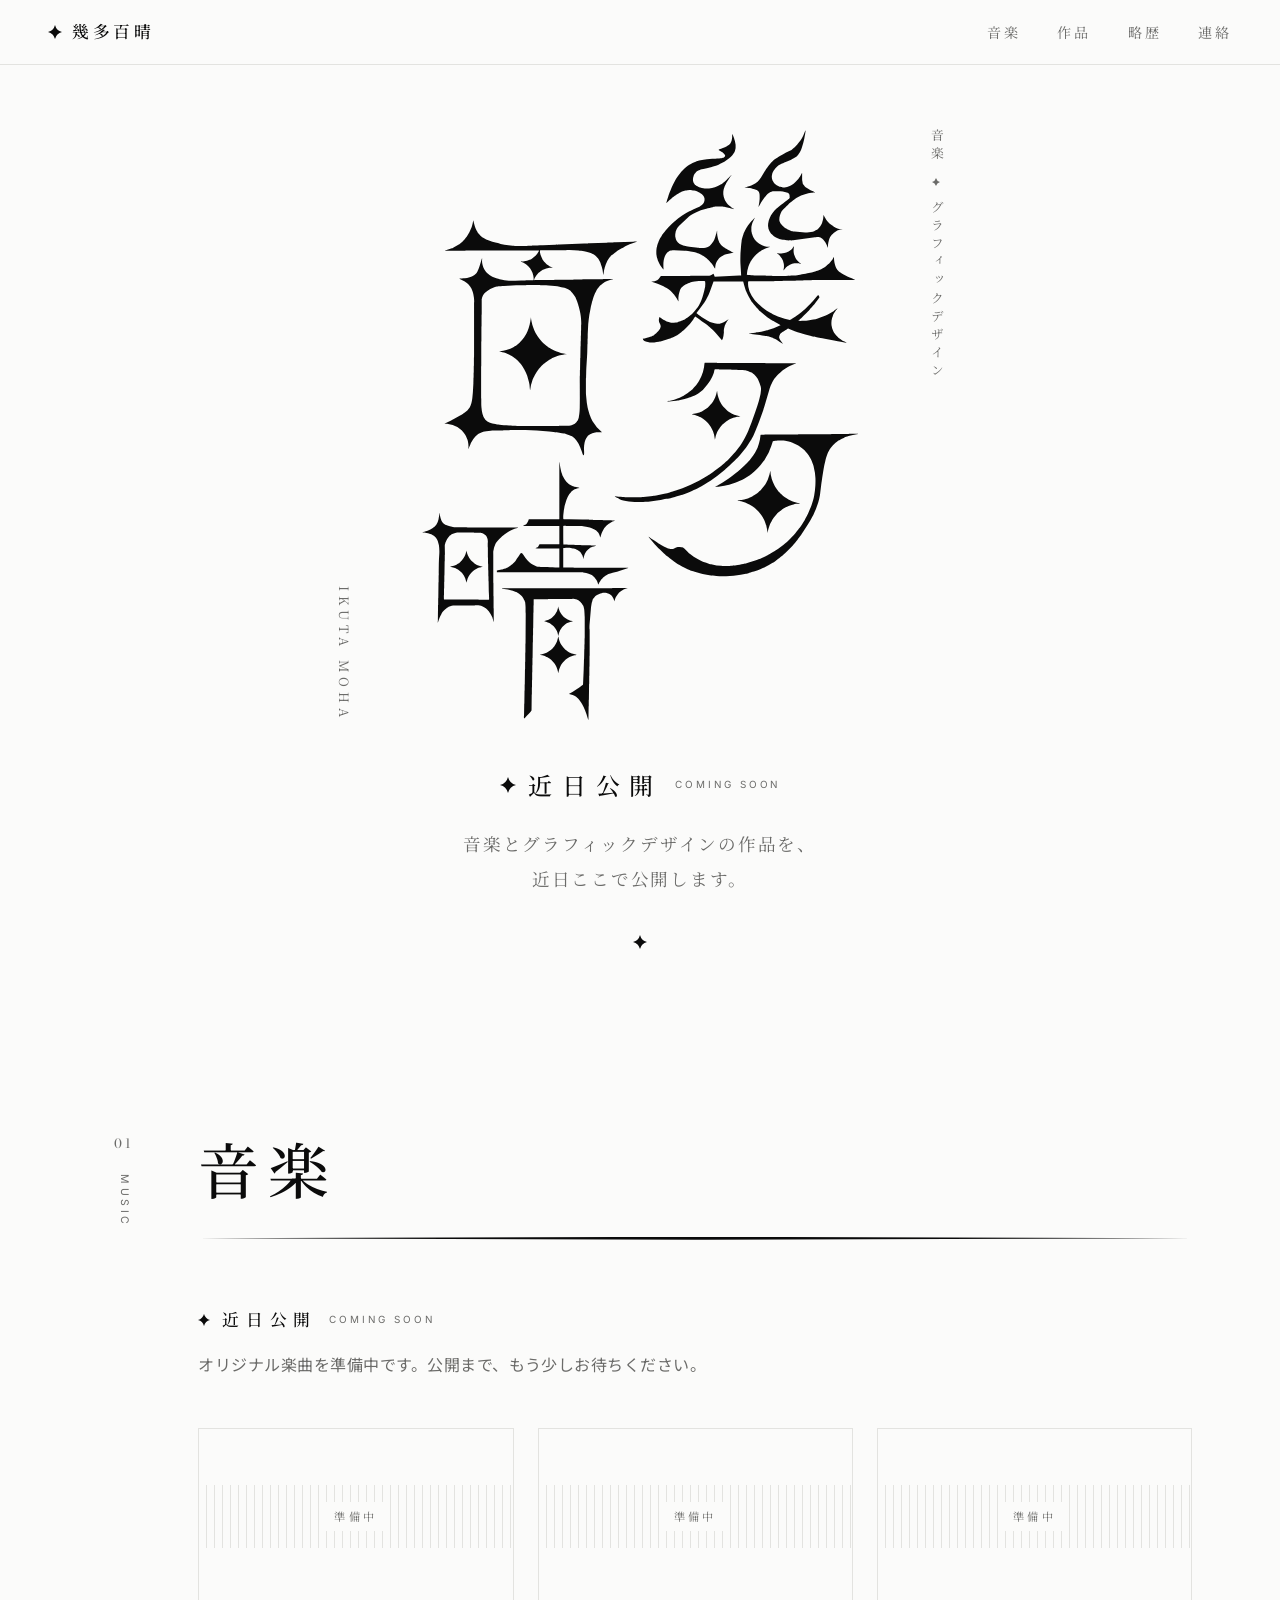
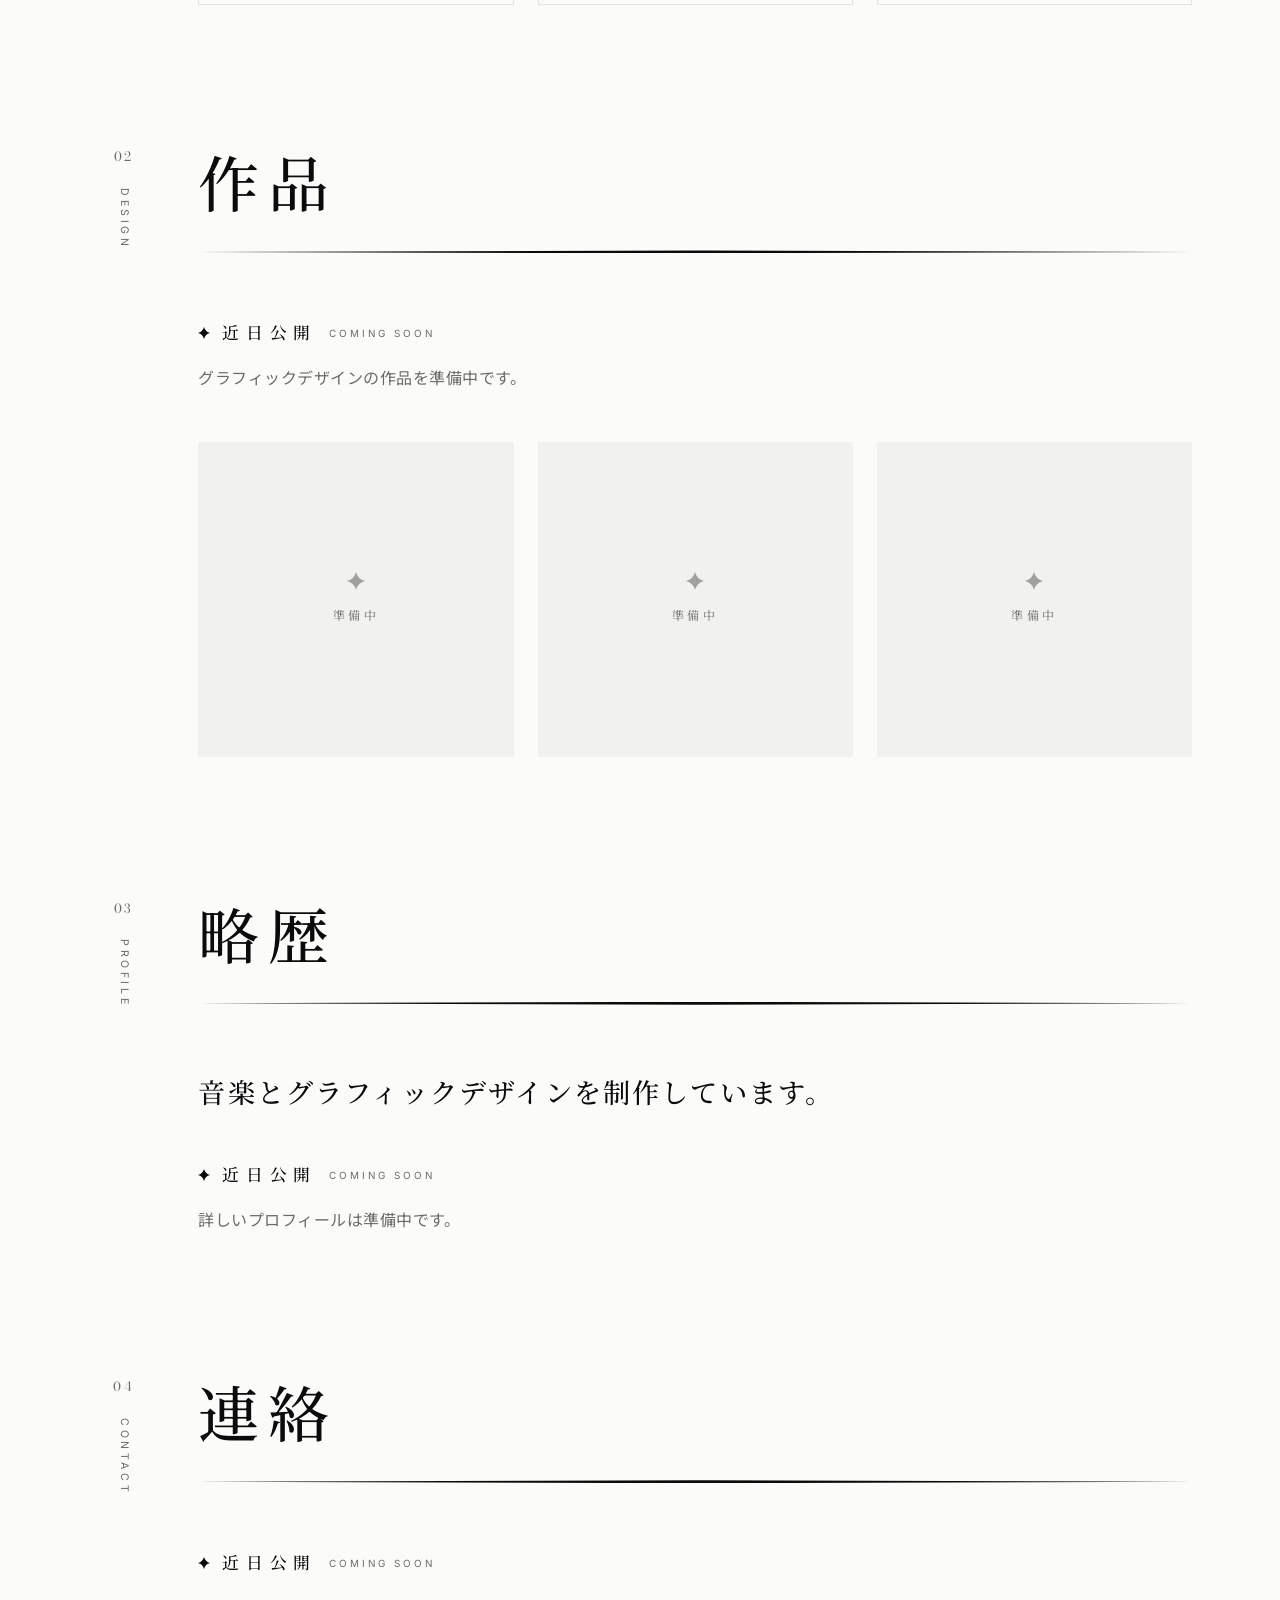
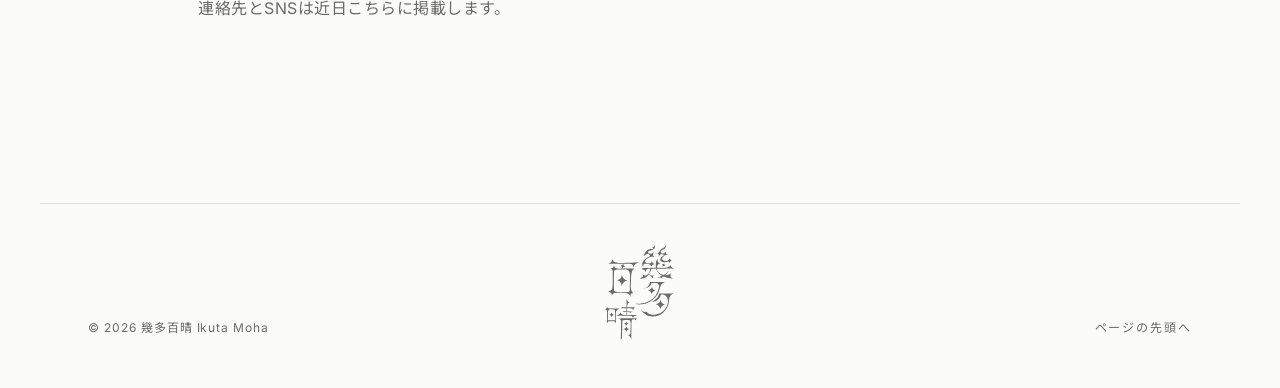
==== commit 33b99bc3: "Use the cleaned-up logo as a compact vector - images/logo.svg: traced from the Photoshop export (a 4" ====
--- a/index.html
+++ b/index.html
@@ -52,7 +52,7 @@
     <section class="hero" id="top">
       <p class="vertical v-left" lang="en">Ikuta Moha</p>
       <h1 class="hero-logo">
-        <svg viewBox="0 0 1423 1829" role="img" aria-label="幾多百晴（Ikuta Moha）"><use href="images/logo.svg#logo"/></svg>
+        <svg viewBox="0 0 2934 3956" role="img" aria-label="幾多百晴（Ikuta Moha）"><use href="images/logo.svg#logo"/></svg>
       </h1>
       <p class="vertical v-right">音楽 <span class="star" aria-hidden="true"></span> グラフィックデザイン</p>
       <div class="hero-text">
@@ -173,7 +173,7 @@
   </main>
 
   <footer class="site-footer">
-    <svg class="footer-logo" viewBox="0 0 1423 1829" aria-hidden="true"><use href="images/logo.svg#logo"/></svg>
+    <svg class="footer-logo" viewBox="0 0 2934 3956" aria-hidden="true"><use href="images/logo.svg#logo"/></svg>
     <p>© <span id="year">2026</span> 幾多百晴 <span lang="en">Ikuta Moha</span></p>
     <a href="#top">ページの先頭へ</a>
   </footer>
--- a/css/style.css
+++ b/css/style.css
@@ -122,7 +122,7 @@
 }
 .hero-logo { grid-column: 2; grid-row: 1; line-height: 0; }
 .hero-logo svg {
-  height: clamp(320px, 66vh, 660px); width: auto; aspect-ratio: 1423 / 1829;
+  height: clamp(320px, 66vh, 660px); width: auto; aspect-ratio: 2934 / 3956;
   fill: currentColor;
   animation: rise 1.2s var(--ease) both;
 }
@@ -289,7 +289,7 @@
   color: var(--muted); font-size: 0.75rem; letter-spacing: 0.08em;
 }
 .site-footer p { margin: 0; }
-.footer-logo { grid-column: 2; grid-row: 1; height: 96px; width: auto; aspect-ratio: 1423 / 1829; fill: var(--ink); }
+.footer-logo { grid-column: 2; grid-row: 1; height: 96px; width: auto; aspect-ratio: 2934 / 3956; fill: var(--ink); }
 .site-footer p { grid-column: 1; grid-row: 1; }
 .site-footer a { grid-column: 3; grid-row: 1; justify-self: end; text-decoration: none; text-transform: uppercase; letter-spacing: 0.16em; }
 .site-footer a:hover { color: var(--ink); }
